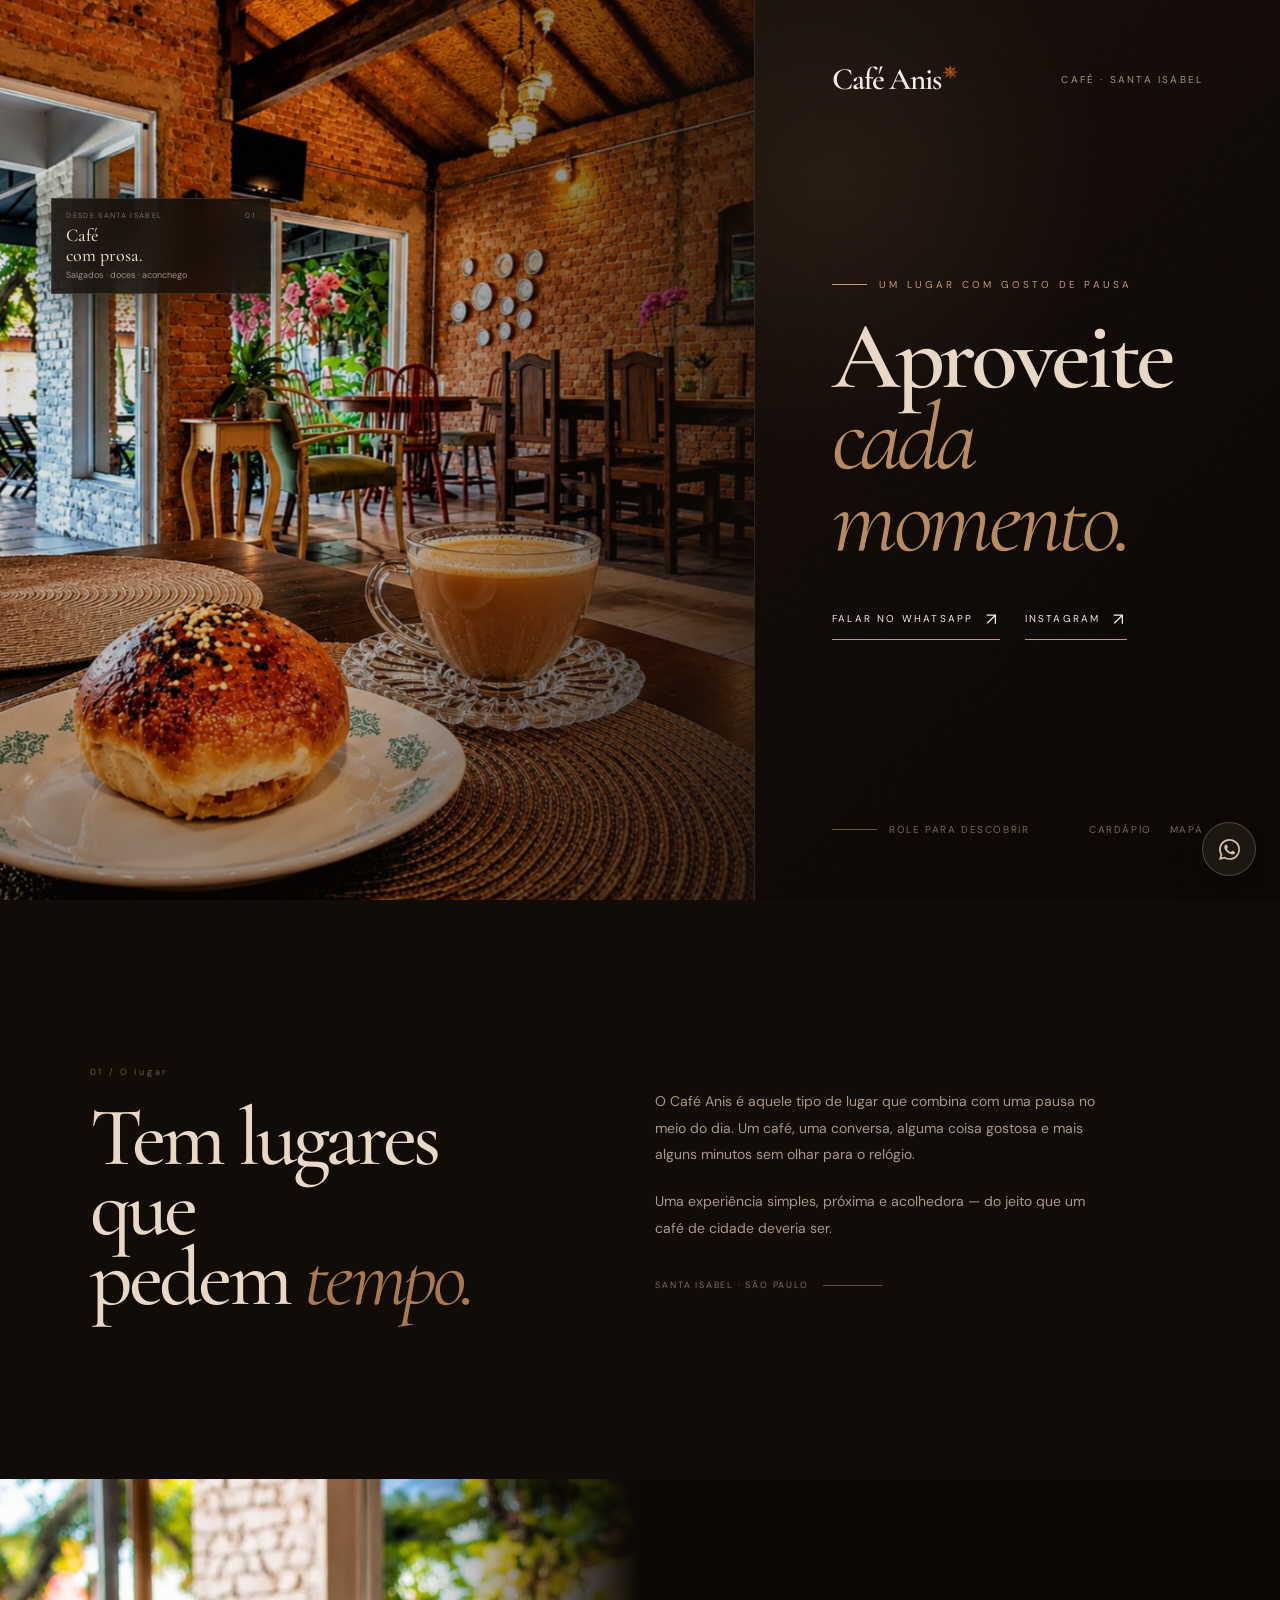
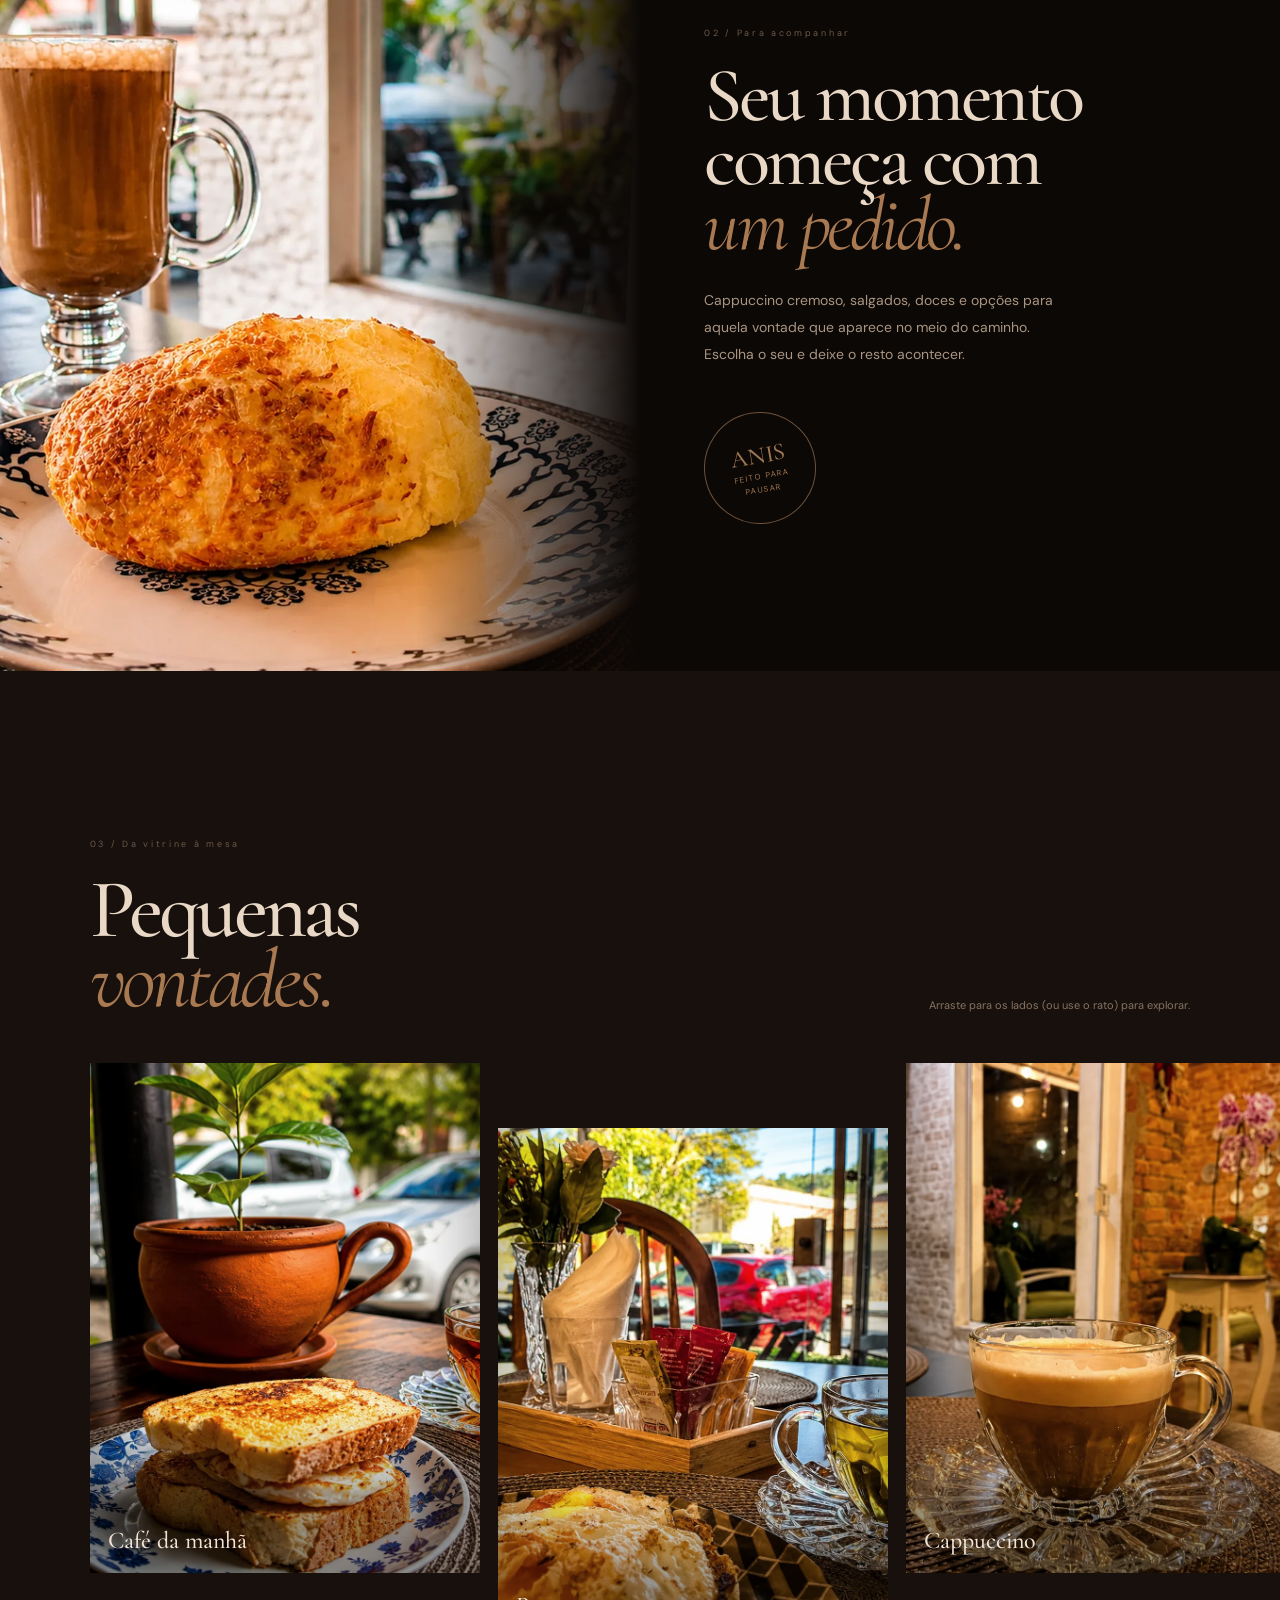
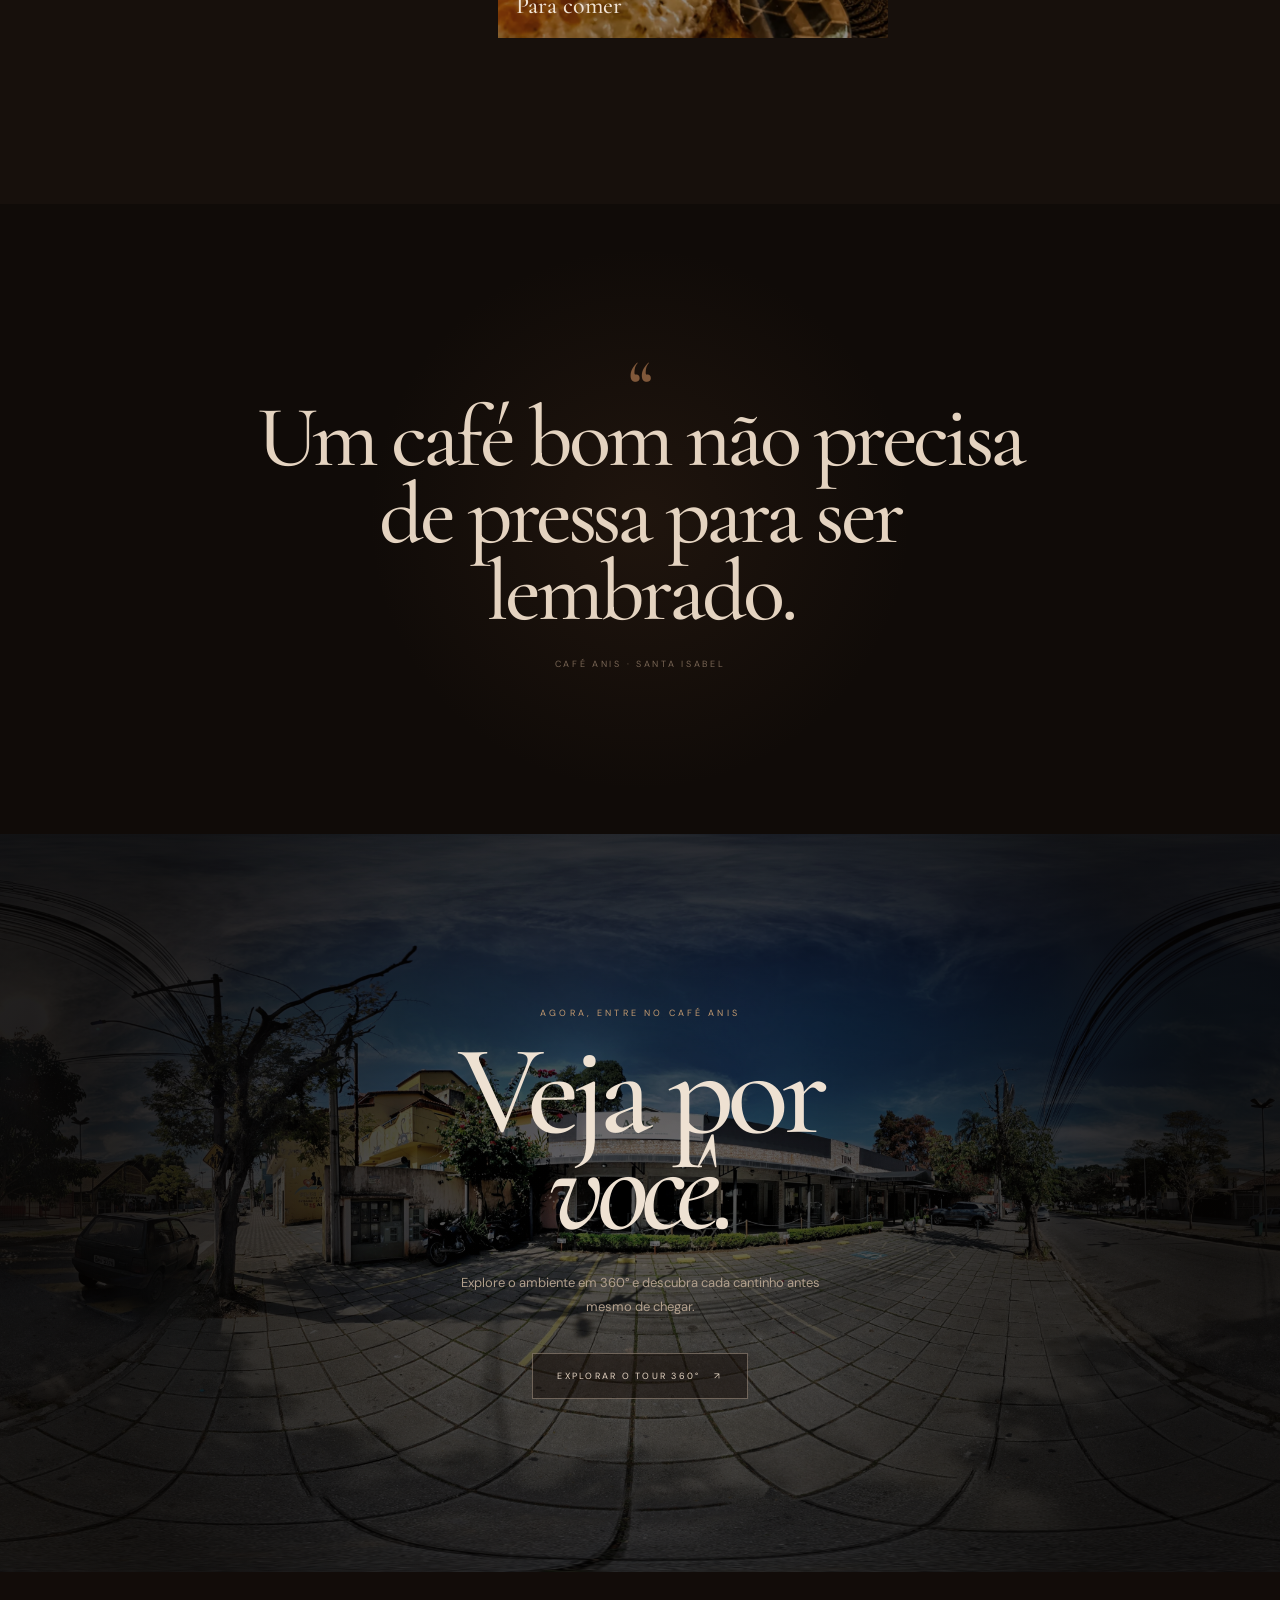
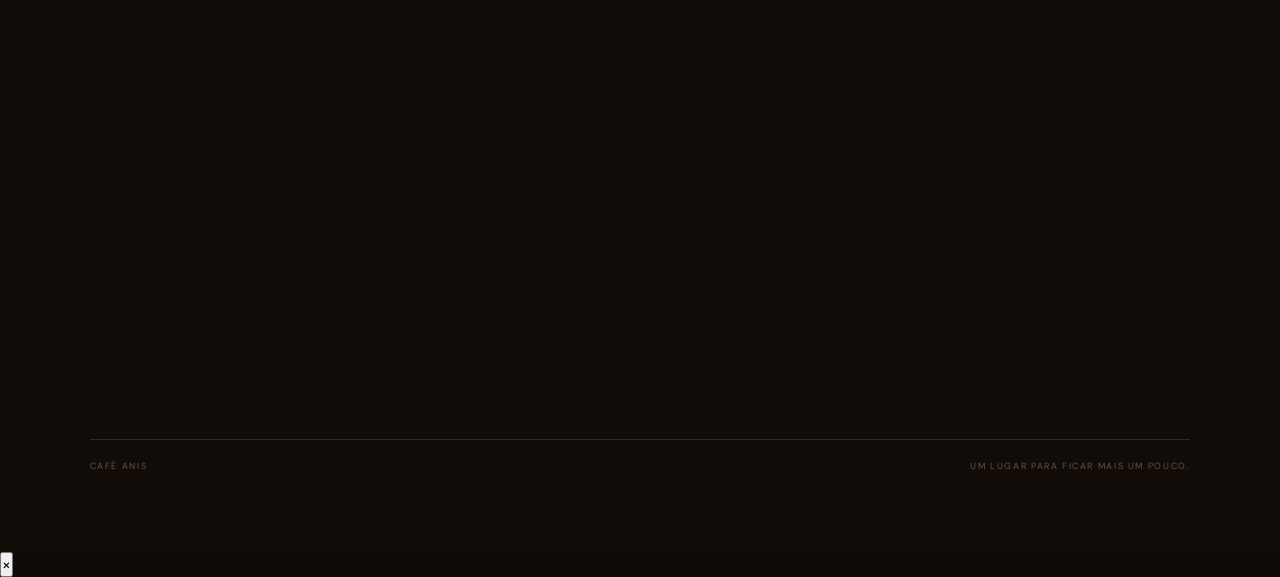
==== index.html @ e86079b1 "retomando o caminho do tour" ====
<!DOCTYPE html>
<html lang="pt-BR">
<head>
<meta charset="UTF-8">
<meta name="viewport" content="width=device-width, initial-scale=1.0, maximum-scale=1, user-scalable=no">
<meta name="theme-color" content="#100b08">
<meta name="description" content="Café Anis — café, salgados, doces e cappuccino em Santa Isabel.">
<meta property="og:title" content="Café Anis — Santa Isabel">
<meta property="og:description" content="Um lugar para chegar, escolher e ficar mais um pouco.">
<meta property="og:image" content="https://nexths.github.io/cafe-anis/assets/preview.JPG">
<title>Café Anis — Santa Isabel</title>
<link rel="preconnect" href="https://fonts.googleapis.com">
<link rel="preconnect" href="https://fonts.gstatic.com" crossorigin>
<link href="https://fonts.googleapis.com/css2?family=Cormorant+Garamond:wght@400;500;600;700&family=DM+Sans:wght@300;400;500;600&display=swap" rel="stylesheet">
<style>
:root{
  --bg:#100b08;
  --bg2:#17100c;
  --paper:#e8d8c5;
  --muted:#a99682;
  --coffee:#8b5e3c;
  --gold:#c59a6b;
  --line:rgba(232,216,197,.14);
  --white:#f5eee6;
}
*{box-sizing:border-box;margin:0;padding:0}
html{scroll-behavior:smooth;background:var(--bg)}
body{
  background:var(--bg);
  color:var(--white);
  font-family:"DM Sans",sans-serif;
  overflow-x:hidden;
}
body::before{
  content:"";position:fixed;inset:0;pointer-events:none;z-index:20;
  opacity:.015;
  background-image:url("data:image/svg+xml,%3Csvg viewBox='0 0 160 160' xmlns='http://www.w3.org/2000/svg'%3E%3Cfilter id='n'%3E%3CfeTurbulence type='fractalNoise' baseFrequency='.8' numOctaves='3' stitchTiles='stitch'/%3E%3C/filter%3E%3Crect width='100%25' height='100%25' filter='url(%23n)' opacity='.8'/%3E%3C/svg%3E");
}
a{color:inherit;text-decoration:none}
button{font:inherit}
::selection{background:var(--gold);color:#120c09}

#intro{
 position:fixed;inset:0;background:#0b0705;z-index:100;
 display:grid;place-items:center;pointer-events:none;
 animation:introOut 1s 2.15s cubic-bezier(.77,0,.18,1) forwards;
}
.intro-mark{overflow:visible;text-align:center}
.intro-kicker{font-size:10px;letter-spacing:.38em;text-transform:uppercase;color:#a98d73;opacity:0;animation:rise .7s .25s forwards}
.intro-title{
  font:600 clamp(3.5rem, 10vw, 8rem)/1.1 "Cormorant Garamond",serif;
  letter-spacing:-.03em;
  color:#eee1d2;
  opacity:0;
  animation:rise 1s .45s forwards;
  padding: 0 20px;
}
.intro-line{width:0;height:1px;background:#9e7651;margin:24px auto 0;animation:lineIn 1s .9s forwards}
@keyframes rise{from{opacity:0;transform:translateY(35px)}to{opacity:1;transform:none}}
@keyframes lineIn{to{width:90px}}
@keyframes introOut{to{opacity:0;visibility:hidden}}

.hero{
 min-height:100svh;position:relative;display:grid;grid-template-columns:minmax(0,1.18fr) minmax(360px,.82fr);
 overflow:hidden;
 background:var(--bg);
}
.hero-photo{
 position:relative;min-height:100svh;overflow:hidden;
 clip-path:inset(0 0 0 0);
}
.hero-photo::after{
 content:"";position:absolute;inset:0;
 background:linear-gradient(90deg,rgba(16,11,8,.02) 45%,rgba(16,11,8,.72) 100%),
            linear-gradient(0deg,rgba(16,11,8,.35),transparent 40%);
}
.hero-photo img{
 width:100%;height:100%;object-fit:cover;object-position:center;
 transform:scale(1.015);
 animation:heroReveal 2s .1s cubic-bezier(.2,.7,.1,1) both;
}
@keyframes heroReveal{from{transform:scale(1.08);filter:brightness(.55)}to{transform:scale(1.015);filter:brightness(.9)}}

.hero-panel{
 position:relative;z-index:3;margin-left:-1px;
 min-height:100svh;padding:clamp(30px,5vw,72px) clamp(28px,6vw,88px);
 display:flex;flex-direction:column;justify-content:space-between;
 background:
 radial-gradient(circle at 15% 20%,rgba(139,94,60,.16),transparent 32%),
 linear-gradient(135deg,#18100c,#0e0907 70%);
 border-left:1px solid var(--line);
}
.nav{display:flex;align-items:center;justify-content:space-between;gap:20px}

/* Logotipo limpo com espaço e proporção intacta */
.brand{
  font:600 31px/1 "Cormorant Garamond",serif;
  letter-spacing:-.03em;
  position:relative;
  display:inline-flex;
  align-items:center;
}
span.aniz-word-target {
  position: relative;
  display: inline-block;
  margin-left: 0.15em;
  padding-right: 0.55em;
}
span.aniz-word-target::after {
  content: "";
  position: absolute;
  background-image: url('assets/anis-pingo.png');
  background-size: contain;
  background-repeat: no-repeat;
  background-position: center;
  width: 0.95em;
  height: 0.95em;
  left: 95%;
  top: -0.2em;
  transform: translateX(-65%);
}

.nav-meta{font-size:10px;letter-spacing:.22em;text-transform:uppercase;color:var(--muted)}
.hero-copy{max-width:610px}
.eyebrow{
 display:flex;align-items:center;gap:12px;
 font-size:10px;letter-spacing:.32em;text-transform:uppercase;color:var(--gold);
 margin-bottom:25px;
}
.eyebrow::before{content:"";width:35px;height:1px;background:var(--gold)}
.hero h1{
 font:600 clamp(3.6rem,7.5vw,7.6rem)/.85 "Cormorant Garamond",serif;
 letter-spacing:-.045em;color:var(--paper);
}
.hero h1 em{font-weight:400;color:#b78c63}

.hero-actions{display:flex;align-items:center;gap:25px;margin-top:38px;flex-wrap:wrap}
.btn{
 display:inline-flex;align-items:center;gap:13px;padding:14px 0;
 font-size:10px;letter-spacing:.22em;text-transform:uppercase;border-bottom:1px solid var(--gold);
 transition:.35s ease;
}
.btn span{font-size:17px;line-height:0}
.btn:hover{color:var(--gold);gap:19px}
.hero-foot{display:flex;justify-content:space-between;align-items:end;gap:25px;color:#776657;font-size:10px;letter-spacing:.16em;text-transform:uppercase}
.scroll{display:flex;align-items:center;gap:12px}
.scroll i{width:45px;height:1px;background:#6b5543;display:block}
.social{display:flex;gap:18px}
.social a{transition:.25s}.social a:hover{color:var(--gold)}

/* CARD FLUTUANTE (PC) - Reduzido/encurtado lateralmente e mais compacto */
.floating{
 position:absolute;z-index:8;left:clamp(22px,4vw,62px);top:clamp(180px, 22vh, 260px);bottom:auto;
 width: min(220px, 20vw); padding:12px 14px;
 background:rgba(18,12,9,.85);backdrop-filter:blur(15px);
 border:1px solid rgba(232,216,197,.15);
 box-shadow:0 14px 40px rgba(0,0,0,.45);
 animation:floatIn 1s 1.35s both;
}
@keyframes floatIn{from{opacity:0;transform:translateY(15px)}to{opacity:1;transform:none}}
.floating-top{display:flex;justify-content:space-between;color:#806a57;font-size:7.5px;letter-spacing:.18em;text-transform:uppercase}
.floating strong{display:block;font:500 18px/1.1 "Cormorant Garamond",serif;color:#ead9c5;margin:6px 0 3px}
.floating p{font-size:9px;color:#a18c78}

.section{position:relative;padding:clamp(100px,13vw,180px) clamp(22px,7vw,110px)}
.intro-section{background:#120c09;display:grid;grid-template-columns:.9fr 1.1fr;gap:clamp(50px,10vw,160px);align-items:center}
.section-number{font-size:9px;letter-spacing:.3em;color:#6e5948;margin-bottom:25px}
.editorial-title{
 font:500 clamp(3.2rem,6.5vw,7rem)/.84 "Cormorant Garamond",serif;
 letter-spacing:-.045em;color:var(--paper);
}
.editorial-title em{color:#a97951;font-weight:400}
.intro-copy{max-width:460px;color:#aa9785;line-height:1.9;font-size:14px}
.intro-copy p+p{margin-top:20px}
.mini-rule{display:flex;align-items:center;gap:14px;margin-top:38px;font-size:9px;letter-spacing:.2em;text-transform:uppercase;color:#806b58}
.mini-rule::after{content:"";width:60px;height:1px;background:#614a38}

.feature{
 position:relative;min-height:88vh;padding:0;overflow:hidden;
 display:grid;grid-template-columns:1fr 1fr;
 background:#0c0806;
}
.feature-image{position:relative;min-height:700px;overflow:hidden}
.feature-image img{
 width:100%;height:100%;object-fit:cover;
 object-position:45% center;
 transition:transform 1.3s cubic-bezier(.2,.6,.1,1);
}
.feature:hover .feature-image img{transform:scale(1.045)}
.feature-image::after{content:"";position:absolute;inset:0;background:linear-gradient(90deg,transparent 65%,#0c0806)}
.feature-copy{display:flex;flex-direction:column;justify-content:center;padding:80px clamp(30px,8vw,120px) 80px 5vw}
.feature-copy .editorial-title{font-size:clamp(3.4rem,6vw,6.8rem)}
.feature-copy p{margin-top:30px;max-width:370px;color:#a99582;font-size:14px;line-height:1.9}
.stamp{
 margin-top:45px;width:112px;height:112px;border:1px solid #6d513a;border-radius:50%;
 display:grid;place-items:center;text-align:center;color:#9e7651;font-size:8px;line-height:1.6;letter-spacing:.15em;text-transform:uppercase;
 transform:rotate(-10deg);
}
.stamp b{font:500 24px "Cormorant Garamond",serif;letter-spacing:0}

.gallery-section{background:#17100c;overflow:hidden;padding-left:0;padding-right:0;}
.gallery-inner-container{
 max-width:1440px;
 margin:0 auto;
 padding:0 clamp(22px,7vw,110px);
}
.gallery-head{display:flex;justify-content:space-between;align-items:end;gap:30px;margin-bottom:48px}
.gallery-head p{max-width:300px;color:#887363;font-size:11px;line-height:1.7}

.gallery-track-wrapper{
 width:100%;
 overflow-x:auto;
 -webkit-overflow-scrolling:touch;
 cursor: grab;
 user-select: none;
 scrollbar-width: none;
}
.gallery-track-wrapper:active { cursor: grabbing; }
.gallery-track-wrapper::-webkit-scrollbar{display:none}

.gallery-track{
 display:flex;gap:18px;width:max-content;
 padding-left: clamp(22px, 7vw, 110px);
 padding-right: clamp(22px, 7vw, 110px);
}
.g-card{width:min(33vw,390px);height:min(52vw,510px);min-width:250px;position:relative;overflow:hidden;flex-shrink:0}
.g-card:nth-child(even){margin-top:65px}
.g-card img{width:100%;height:100%;object-fit:cover;filter:saturate(.9);transition:transform .8s;pointer-events:none;}
.g-card:nth-child(3) img { object-position: 65% center; }
.g-card:last-child img { object-position: 35% center; }
.g-card:hover img{transform:scale(1.05)}
.g-card::after{content:"";position:absolute;inset:0;box-shadow:inset 0 -100px 80px rgba(0,0,0,.45);pointer-events:none;}
.g-label{position:absolute;z-index:2;left:18px;bottom:18px;font:500 24px "Cormorant Garamond",serif;color:#f1e4d5}

.quote{
 min-height:70vh;display:grid;place-items:center;text-align:center;
 background:
 radial-gradient(circle at center,rgba(112,72,43,.16),transparent 38%),
 #100b08;
}
.quote-inner{max-width:900px;padding:40px}
.quote-mark{font:700 65px "Cormorant Garamond",serif;color:#80583a;line-height:.5}
.quote h2{font:500 clamp(3.1rem,6.8vw,7rem)/.88 "Cormorant Garamond",serif;color:#e4d3c0;letter-spacing:-.045em}
.quote p{margin-top:28px;color:#796655;font-size:9px;letter-spacing:.3em;text-transform:uppercase}

.tour-portal{
 min-height:82vh;position:relative;overflow:hidden;
 display:grid;place-items:center;background:#0b0705;
}
.tour-bg{
 position:absolute;inset:0;
 background:url("tour-cafe-anis/assets/pano1.webp") center/cover no-repeat;
 filter:brightness(.43) saturate(.72);
 transform:scale(1.03);
}
.tour-portal::after{content:"";position:absolute;inset:0;background:radial-gradient(circle,transparent 10%,rgba(5,3,2,.72) 78%)}
.tour-content{position:relative;z-index:2;text-align:center;padding:30px}
.tour-kicker{font-size:9px;letter-spacing:.35em;color:#c39a70;text-transform:uppercase}
.tour-content h2{font:500 clamp(4rem,10vw,10rem)/.75 "Cormorant Garamond",serif;color:#eee1d2;letter-spacing:-.055em;margin:25px 0 35px}
.tour-content p{max-width:390px;margin:auto;color:#b2a08d;font-size:13px;line-height:1.8}
.tour-btn{
 margin-top:35px;display:inline-flex;align-items:center;gap:14px;
 padding:16px 24px;border:1px solid rgba(226,205,183,.38);background:rgba(20,12,8,.5);
 color:#e7d6c4;font-size:9px;letter-spacing:.25em;text-transform:uppercase;
 transition:.35s;
}
.tour-btn:hover{background:#e7d6c4;color:#160e09;border-color:#e7d6c4}

.contact{padding-top:120px;padding-bottom:80px;background:#120c09}
.contact-grid{display:grid;grid-template-columns:1fr 1fr;gap:60px;align-items:end}
.contact h2{font:500 clamp(3.4rem,7vw,7rem)/.82 "Cormorant Garamond",serif;color:#e7d8c8;letter-spacing:-.05em}
.contact-right{justify-self:end;text-align:right;color:#9e8a77;font-size:12px;line-height:2}
.contact-right a{color:#dbc5ad;border-bottom:1px solid #634b39}
.footer{margin-top:90px;padding-top:20px;border-top:1px solid var(--line);display:flex;justify-content:space-between;color:#655346;font-size:9px;letter-spacing:.18em;text-transform:uppercase}

.whatsapp{
 position:fixed;z-index:30;right:24px;bottom:24px;width:54px;height:54px;border-radius:50%;
 display:grid;place-items:center;background:#1d1712;border:1px solid rgba(229,211,191,.25);
 box-shadow:0 12px 35px rgba(0,0,0,.4);transition:.3s;
}
.whatsapp:hover{transform:translateY(-4px);border-color:#c59a6b}
.whatsapp svg{width:21px;fill:#d8c1a7}

.reveal{opacity:0;transform:translateY(35px);transition:opacity .9s ease,transform .9s cubic-bezier(.2,.7,.1,1)}
.reveal.visible{opacity:1;transform:none}

@media(max-width:850px){
 .hero{display:block;min-height:100svh}
 .hero-photo{height:60svh;min-height:0}
 .hero-photo::after{background:linear-gradient(0deg,#100b08 0%,transparent 50%)}
 .hero-panel{min-height:40svh;margin-top:-1px;padding:25px 24px 35px;border:0}
 .nav-meta{display:none}
 .hero-copy{margin-top:20px}
 /* Título "Aproveite cada momento." redimensionado suavemente no mobile */
 .hero h1{font-size:clamp(2.4rem, 10vw, 3.6rem); line-height:1.05; letter-spacing:-.03em;}
 .hero-actions{margin-top:28px}
 .hero-foot{margin-top:25px}
 /* REMOVE TOTALMENTE O CARD NO MOBILE */
 .floating{
   display: none !important;
 }

 .intro-section,.feature,.contact-grid{grid-template-columns:1fr}
 .intro-section{gap:50px}
 .feature-image{min-height:62vh}
 .feature-image img{object-position:35% center}
 .feature-image::after{background:linear-gradient(0deg,#0c0806,transparent 45%)}
 .feature-copy{padding:70px 25px 100px}
 .gallery-head{display:block}
 .gallery-head p{margin-top:20px}
 .gallery-track{padding-left:20px;padding-right:20px;}
 .g-card{width:70vw;height:105vw}
 .quote{min-height:60vh}
 .tour-portal{min-height:70vh}
 .contact-right{justify-self:start;text-align:left;margin-top:30px}
 .footer{gap:20px;flex-direction:column}
}
@media(prefers-reduced-motion:reduce){
 *,*::before,*::after{animation-duration:.01ms!important;animation-iteration-count:1!important;scroll-behavior:auto!important;transition:none!important}
}
</style>
</head>
<body>

<div id="intro">
  <div class="intro-mark">
    <div class="intro-kicker">Santa Isabel · SP</div>
    <div class="intro-title">Café Anis</div>
    <div class="intro-line"></div>
  </div>
</div>

<header class="hero">
  <div class="hero-photo" id="heroPhoto">
    <img src="assets/cafeanis2.webp" alt="Café Anis">
    <div class="floating">
      <div class="floating-top"><span>desde Santa Isabel</span><span>01</span></div>
      <strong>Café <br>com prosa.</strong>
      <p>Salgados · doces · aconchego</p>
    </div>
  </div>

  <div class="hero-panel">
    <nav class="nav">
      <div class="brand">Café <span class="aniz-word-target">Anis</span></div>
      <div class="nav-meta">Café · Santa Isabel</div>
    </nav>

    <div class="hero-copy">
      <div class="eyebrow">Um lugar com gosto de pausa</div>
      <h1>Aproveite<br><em>cada momento.</em></h1>
      <div class="hero-actions">
        <a class="btn" href="https://wa.me/5511998499922" target="_blank">Falar no WhatsApp <span>↗</span></a>
        <a class="btn" href="https://www.instagram.com/cafeaniss_/" target="_blank">Instagram <span>↗</span></a>
      </div>
    </div>

    <div class="hero-foot">
      <div class="scroll"><i></i> role para descobrir</div>
      <div class="social"><a href="cardapio.pdf" target="_blank">Cardápio</a><a href="https://maps.app.goo.gl/uoETFiui7nu99PqA6" target="_blank">Mapa</a></div>
    </div>
  </div>
</header>

<section class="section intro-section">
  <div class="reveal">
    <div class="section-number">01 / O lugar</div>
    <h2 class="editorial-title">Tem lugares que<br>pedem <em>tempo.</em></h2>
  </div>
  <div class="reveal">
    <div class="intro-copy">
      <p>O Café Anis é aquele tipo de lugar que combina com uma pausa no meio do dia. Um café, uma conversa, alguma coisa gostosa e mais alguns minutos sem olhar para o relógio.</p>
      <p>Uma experiência simples, próxima e acolhedora — do jeito que um café de cidade deveria ser.</p>
    </div>
    <div class="mini-rule">Santa Isabel · São Paulo</div>
  </div>
</section>

<section class="feature">
  <div class="feature-image">
    <img src="assets/capuccino.webp" alt="Cappuccino do Café Anis" loading="lazy">
  </div>
  <div class="feature-copy reveal">
    <div class="section-number">02 / Para acompanhar</div>
    <h2 class="editorial-title">Seu momento<br>começa com<br><em>um pedido.</em></h2>
    <p>Cappuccino cremoso, salgados, doces e opções para aquela vontade que aparece no meio do caminho. Escolha o seu e deixe o resto acontecer.</p>
    <div class="stamp"><div><b>ANIS</b><br>feito para<br>pausar</div></div>
  </div>
</section>

<section class="section gallery-section">
  <div class="gallery-inner-container">
    <div class="gallery-head reveal">
      <div>
        <div class="section-number">03 / Da vitrine à mesa</div>
        <h2 class="editorial-title">Pequenas<br><em>vontades.</em></h2>
      </div>
      <p>Arraste para os lados (ou use o rato) para explorar.</p>
    </div>
  </div>

  <div class="gallery-track-wrapper" id="galleryDrag">
    <div class="gallery-track" aria-label="Galeria do Café Anis">
      <div class="g-card"><img src="assets/cafedamanha.webp" alt="Café da manhã" loading="lazy"><div class="g-label">Café da manhã</div></div>
      <div class="g-card"><img src="assets/ovo.webp" alt="Prato do Café Anis" loading="lazy"><div class="g-label">Para comer</div></div>
      <div class="g-card"><img src="assets/capuccino1.webp" alt="Cappuccino" loading="lazy"><div class="g-label">Cappuccino</div></div>
      <div class="g-card"><img src="assets/paocomovo.webp" alt="Pão com ovo" loading="lazy"><div class="g-label">Clássicos</div></div>
      <div class="g-card"><img src="assets/cafeanis2.webp" alt="Café Anis" loading="lazy"><div class="g-label">Café Anis</div></div>
      <div class="g-card"><img src="assets/capuccino.webp" alt="Cappuccino do Café Anis" loading="lazy"><div class="g-label">Uma pausa</div></div>
    </div>
  </div>
</section>

<section class="quote">
  <div class="quote-inner reveal">
    <div class="quote-mark">“</div>
    <h2>Um café bom não precisa<br>de pressa para ser lembrado.</h2>
    <p>Café Anis · Santa Isabel</p>
  </div>
</section>

<section class="tour-portal">
  <div class="tour-bg"></div>
  <div class="tour-content reveal">
    <div class="tour-kicker">Agora, entre no Café Anis</div>
    <h2>Veja por<br><em>você.</em></h2>
    <p>Explore o ambiente em 360° e descubra cada cantinho antes mesmo de chegar.</p>
    <a href="tour-cafe-anis/index.html" class="tour-btn" id="openTourBtn">Explorar o tour 360° <span>↗</span></a>
  </div>
</section>

<section class="section contact">
  <div class="contact-grid reveal">
    <div>
      <div class="section-number">04 / Venha</div>
      <h2>Quando bater<br>a vontade,<br><em>apareça.</em></h2>
    </div>
    <div class="contact-right">
      <p>Santa Isabel · São Paulo</p>
      <p><a href="https://maps.app.goo.gl/uoETFiui7nu99PqA6" target="_blank">Abrir localização no Google Maps ↗</a></p>
      <p><a href="https://wa.me/5511998499922" target="_blank">Chamar no WhatsApp ↗</a></p>
      <p><a href="https://www.instagram.com/cafeaniss_/" target="_blank">@cafeaniss_ ↗</a></p>
    </div>
  </div>
  <footer class="footer">
    <span>Café Anis</span><span>Um lugar para ficar mais um pouco.</span>
  </footer>
</section>

<a class="whatsapp" href="https://wa.me/5511998499922" target="_blank" aria-label="WhatsApp">
<svg viewBox="0 0 24 24"><path d="M20.5 3.5A11.9 11.9 0 0 0 12.04 0C5.46 0 .1 5.36.1 11.95c0 2.1.55 4.15 1.6 5.96L0 24l6.23-1.63a11.96 11.96 0 0 0 5.8 1.48h.01c6.58 0 11.95-5.36 11.95-11.95 0-3.19-1.24-6.19-3.49-8.4ZM12.04 21.9h-.01a9.93 9.93 0 0 1-5.06-1.39l-.36-.21-3.7.97.99-3.6-.23-.37a9.93 9.93 0 0 1-1.52-5.35c0-5.5 4.48-9.98 9.99-9.98 2.66 0 5.16 1.04 7.04 2.92a9.91 9.91 0 0 1 2.93 7.06c0 5.5-4.48 9.95-9.97 9.95Zm5.47-7.46c-.3-.15-1.77-.87-2.04-.97-.27-.1-.47-.15-.67.15-.2.3-.77.97-.95 1.17-.17.2-.35.22-.65.07-.3-.15-1.25-.46-2.38-1.46-.88-.78-1.47-1.74-1.64-2.04-.17-.3-.02-.46.13-.61.13-.13.3-.35.45-.52.15-.17.2-.3.3-.5.1-.2.05-.37-.02-.52-.07-.15-.67-1.62-.92-2.22-.24-.58-.49-.5-.67-.51h-.57c-.2 0-.52.07-.79.37-.27.3-1.04 1.02-1.04 2.49s1.07 2.89 1.22 3.09c.15.2 2.1 3.2 5.08 4.49.71.31 1.27.49 1.7.63.72.23 1.38.2 1.9.12.58-.09 1.77-.72 2.02-1.42.25-.7.25-1.3.17-1.42-.07-.12-.27-.2-.57-.35Z"/></svg>
</a>

<div id="tour-fullscreen-wrapper" aria-hidden="true">
  <button id="closeTourBtn" type="button">×</button>
  <div id="panorama-container">
    <div id="planet-view"></div>
    <div id="panorama"></div>
  </div>
</div>

<script>
(() => {
  const els = document.querySelectorAll('.reveal');
  const io = new IntersectionObserver(entries => {
    entries.forEach(e => {
      if(e.isIntersecting){ e.target.classList.add('visible'); io.unobserve(e.target); }
    });
  }, {threshold:.14});
  els.forEach(el => io.observe(el));

  const photo = document.getElementById('heroPhoto');
  const img = photo?.querySelector('img');
  if (photo && img && matchMedia('(pointer:fine)').matches) {
    photo.addEventListener('pointermove', e => {
      const r = photo.getBoundingClientRect();
      const x = (e.clientX-r.left)/r.width-.5;
      const y = (e.clientY-r.top)/r.height-.5;
      img.style.transform = `scale(1.015) translate(${x*7}px,${y*5}px)`;
    });
    photo.addEventListener('pointerleave', () => img.style.transform='scale(1.015)');
  }

  const slider = document.getElementById('galleryDrag');
  if (slider) {
    let isDown = false;
    let startX;
    let scrollLeft;

    slider.addEventListener('mousedown', (e) => {
      isDown = true;
      slider.classList.add('active');
      startX = e.pageX - slider.offsetLeft;
      scrollLeft = slider.scrollLeft;
    });
    slider.addEventListener('mouseleave', () => {
      isDown = false;
      slider.classList.remove('active');
    });
    slider.addEventListener('mouseup', () => {
      isDown = false;
      slider.classList.remove('active');
    });
    slider.addEventListener('mousemove', (e) => {
      if(!isDown) return;
      e.preventDefault();
      const x = e.pageX - slider.offsetLeft;
      const walk = (x - startX) * 1.5;
      slider.scrollLeft = scrollLeft - walk;
    });
  }
})();
</script>
</body>
</html>
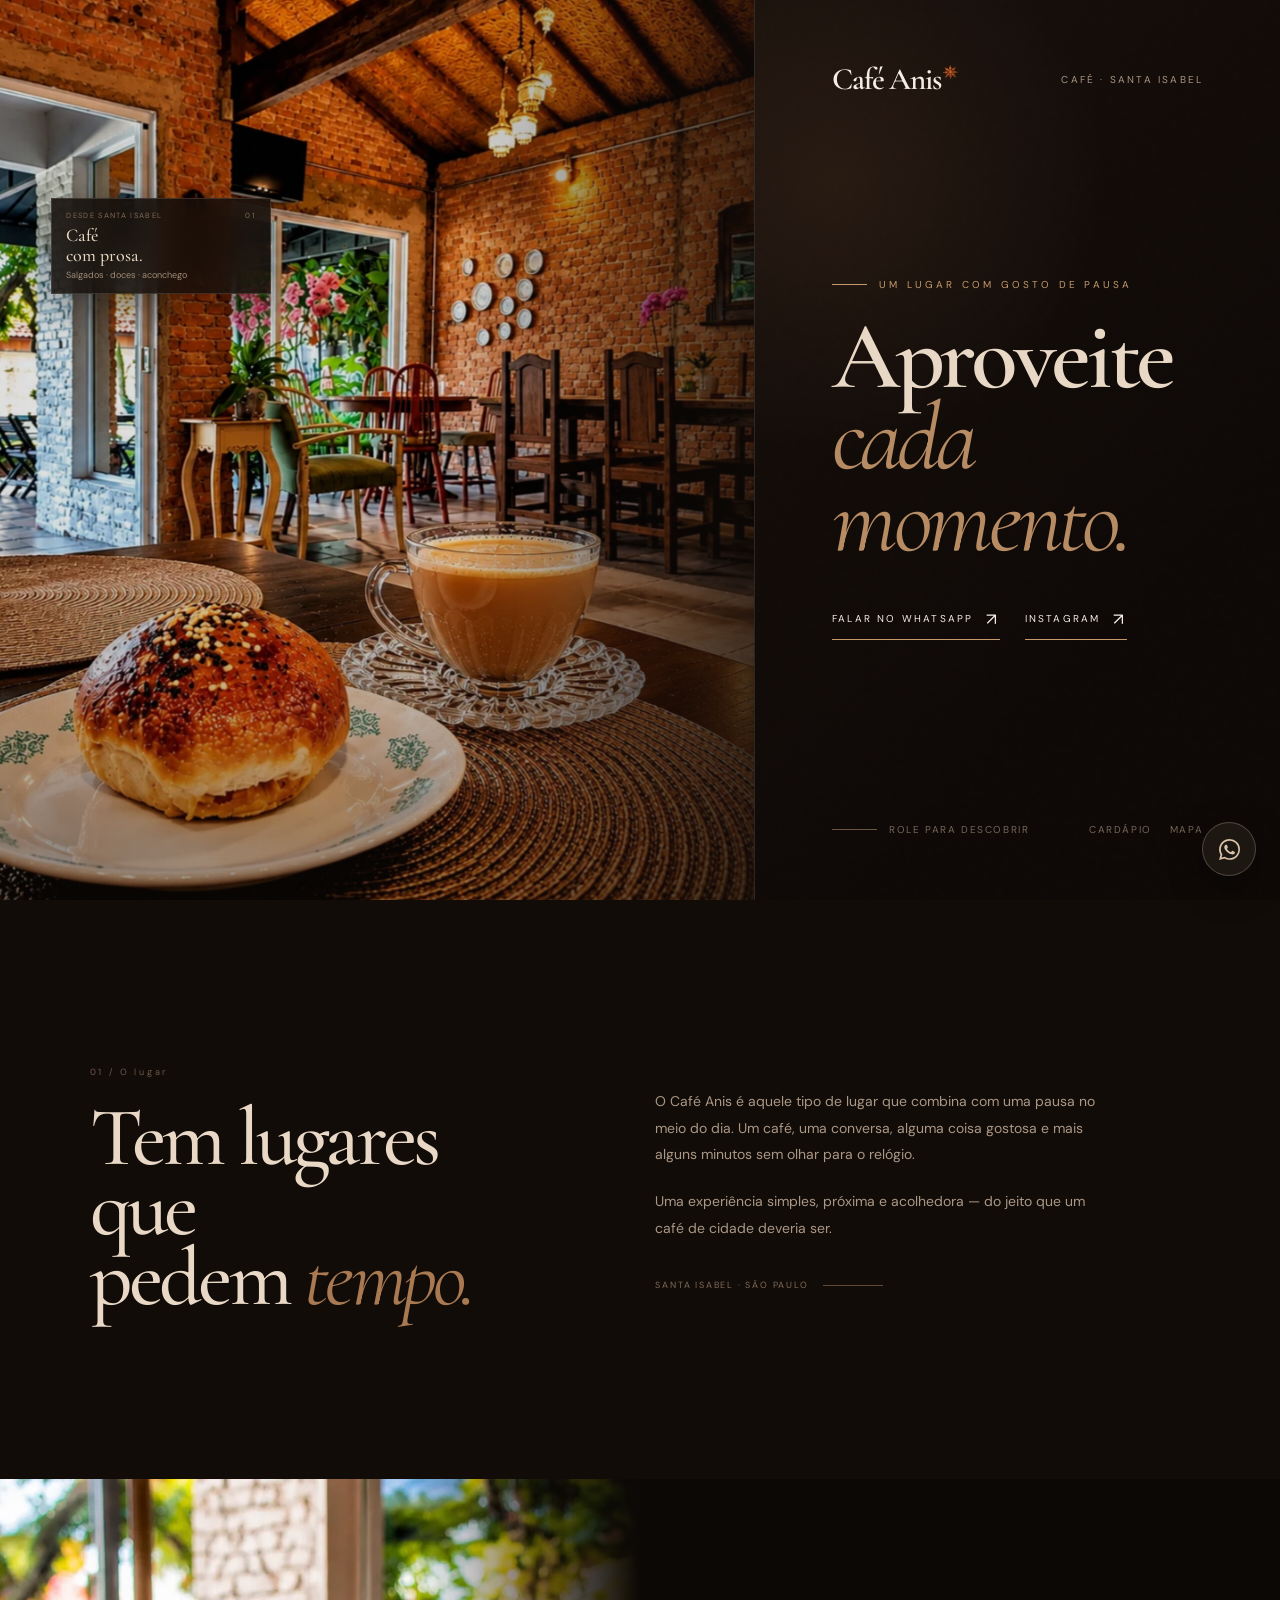
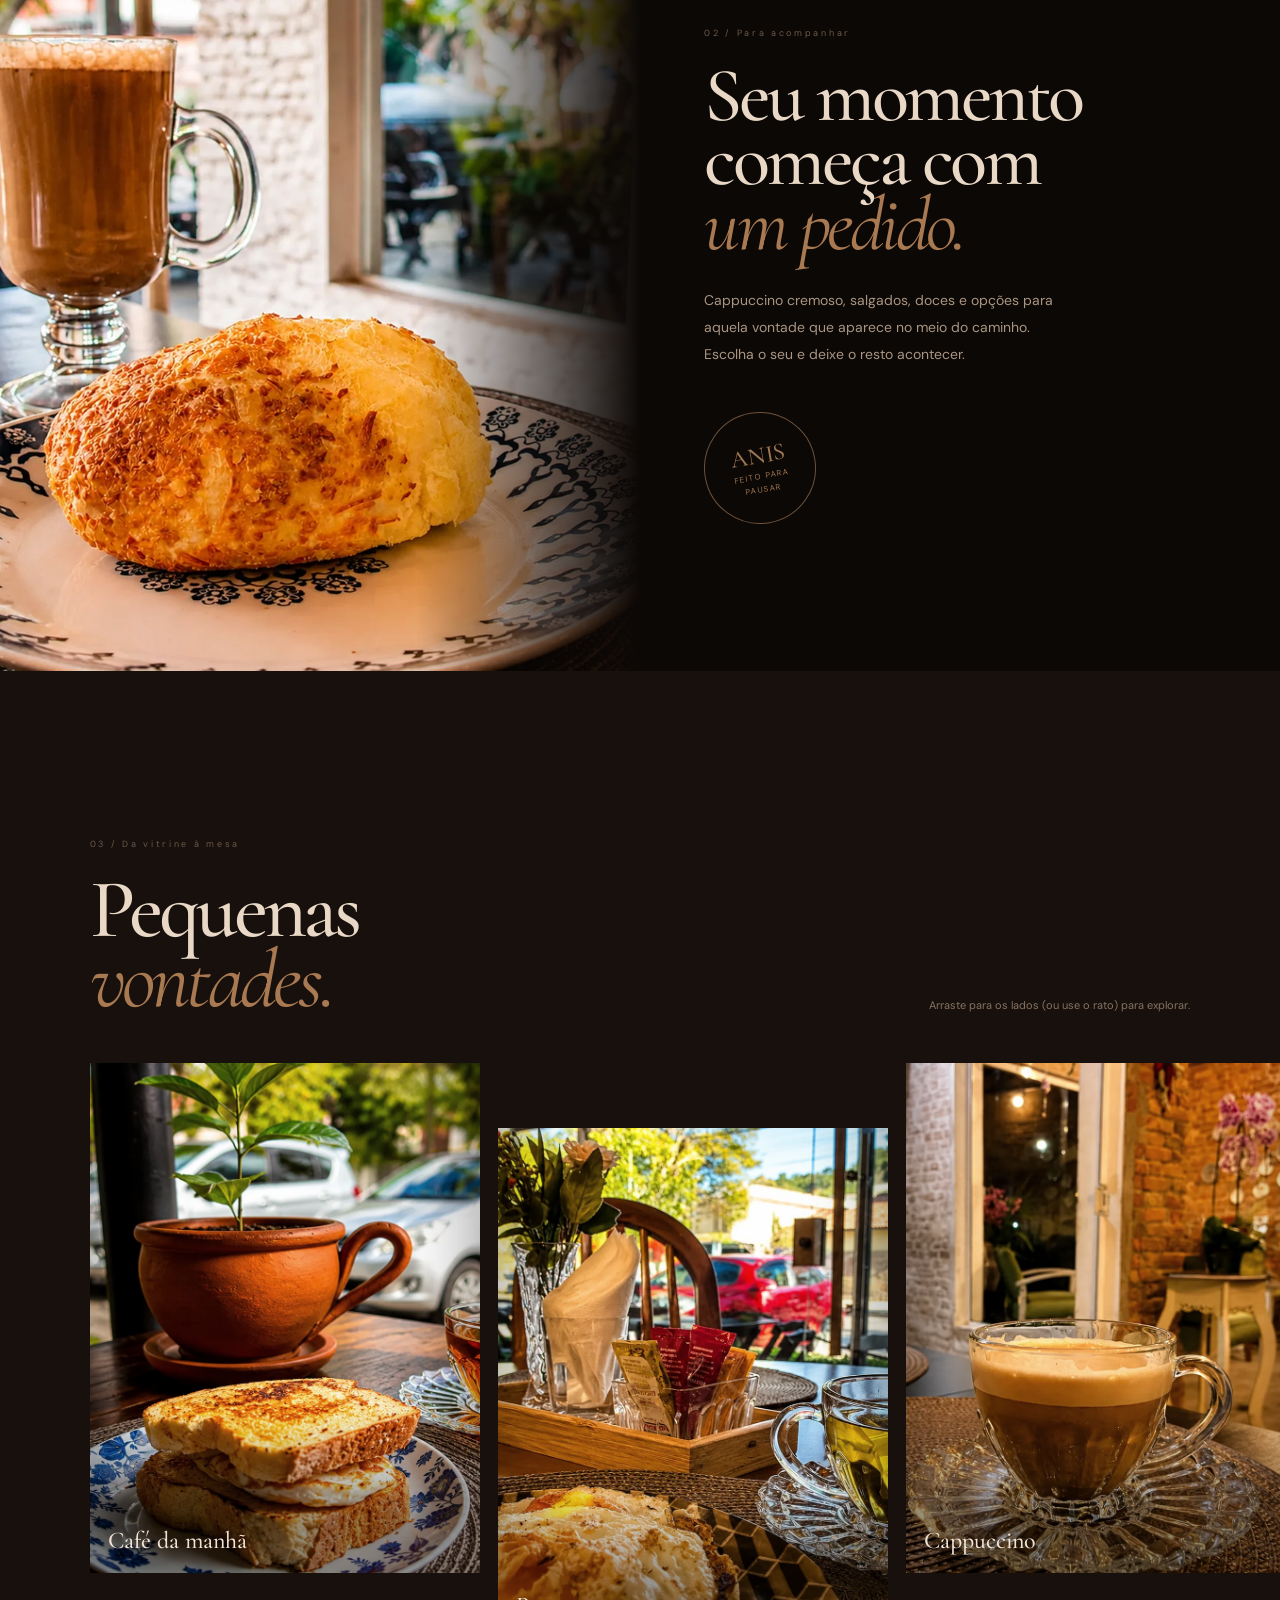
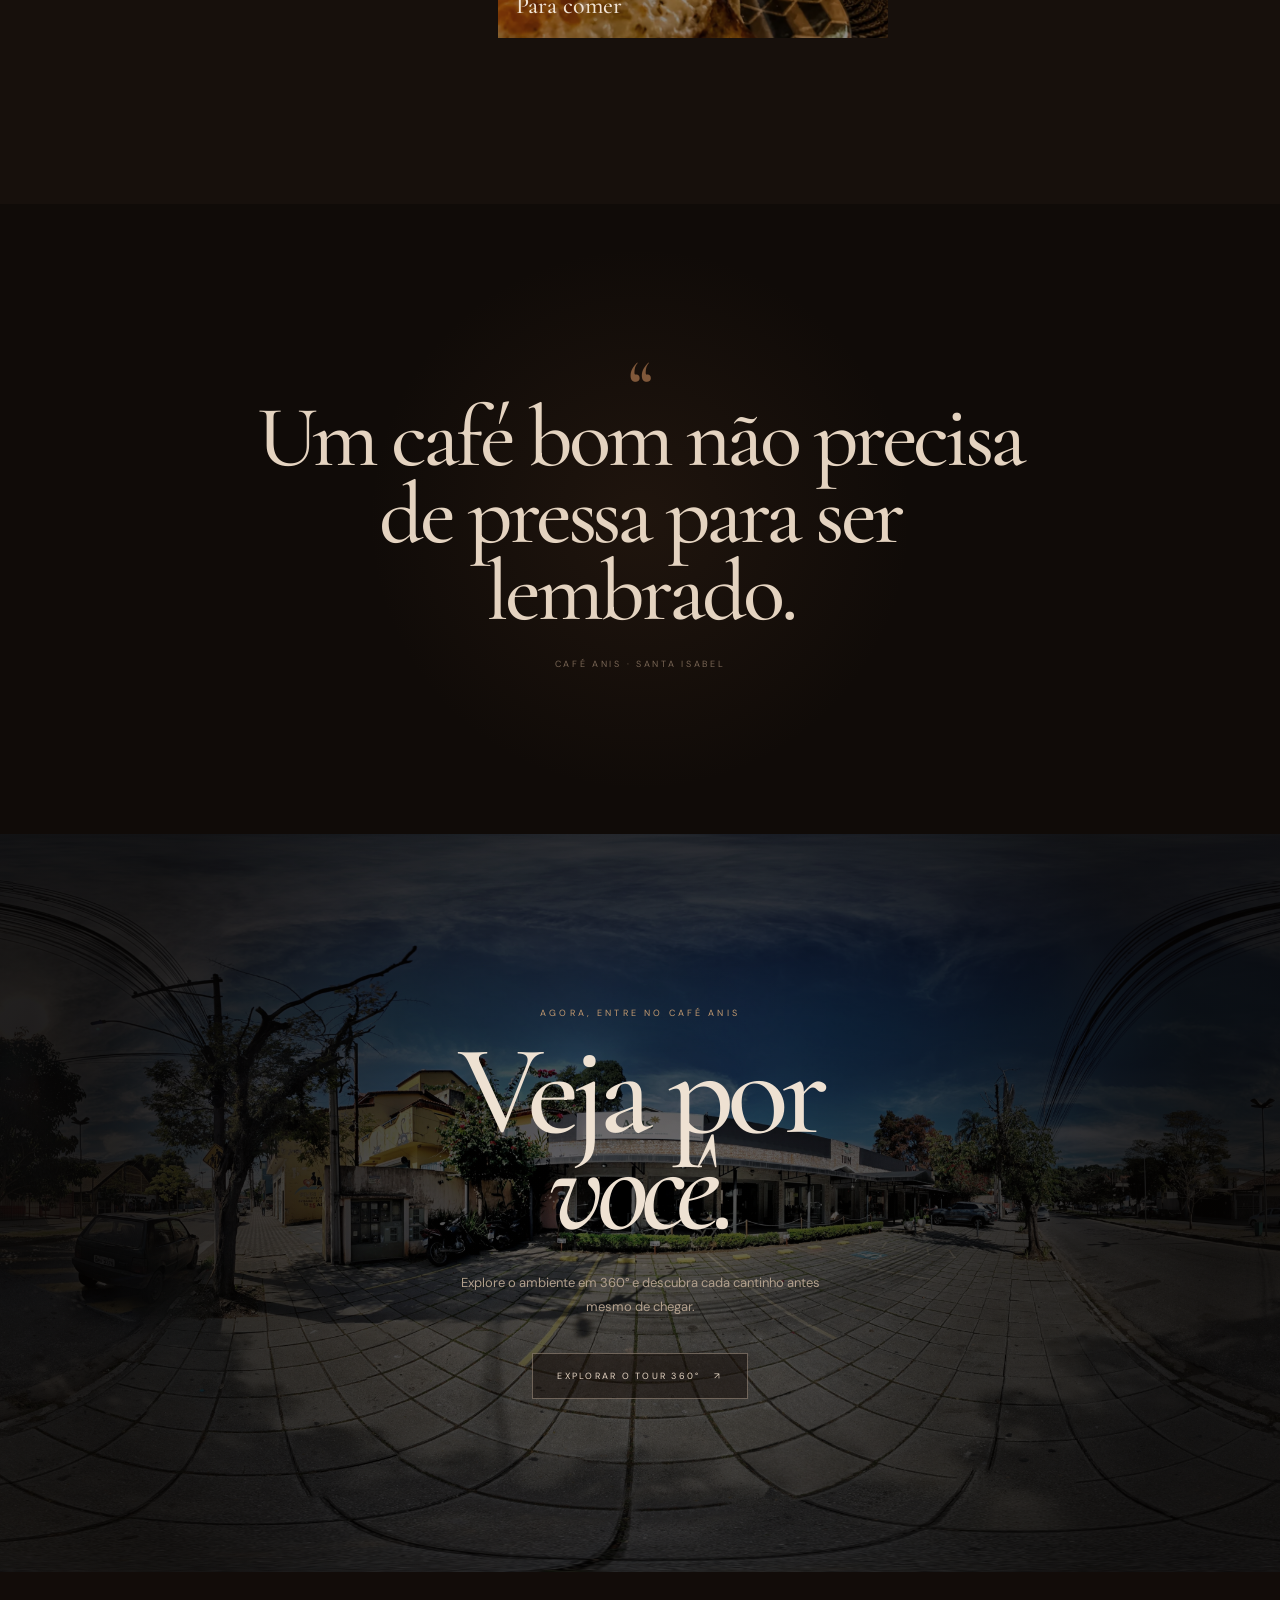
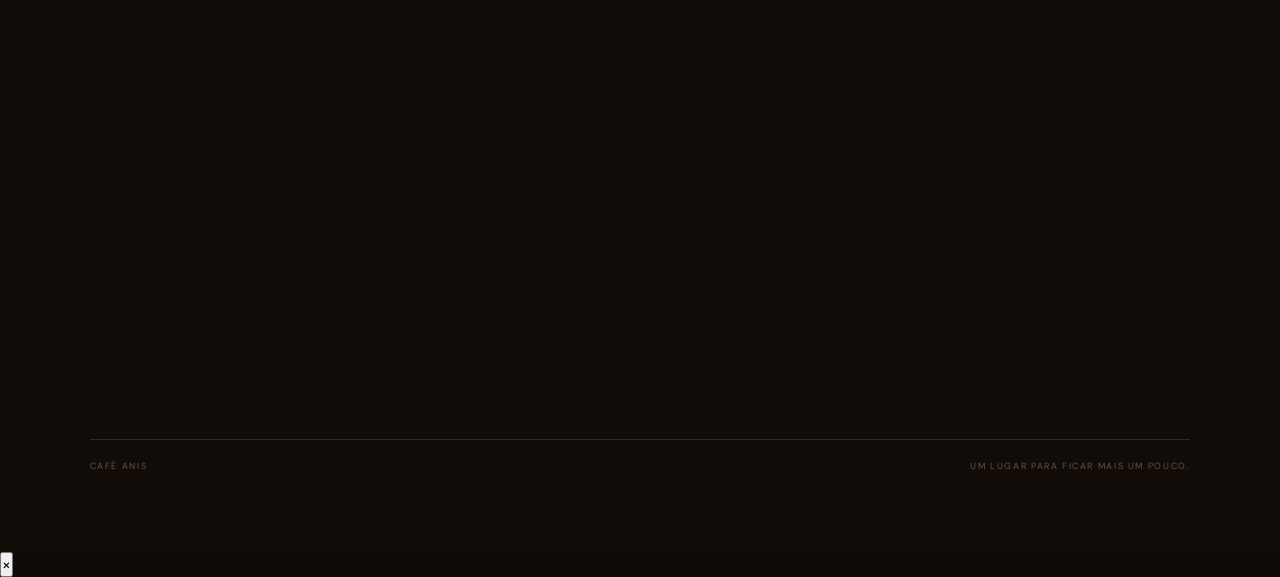
==== commit e82ad878: "Editanto blur da hero" ====
--- a/index.html
+++ b/index.html
@@ -71,8 +71,8 @@
 }
 .hero-photo::after{
  content:"";position:absolute;inset:0;
- background:linear-gradient(90deg,rgba(16,11,8,.02) 45%,rgba(16,11,8,.72) 100%),
-            linear-gradient(0deg,rgba(16,11,8,.35),transparent 40%);
+ background:linear-gradient(90deg,rgba(16,11,8,.02) 60%,rgba(16,11,8,.72) 100%),
+            linear-gradient(0deg,rgba(22,14,8,.35),transparent 40%);
 }
 .hero-photo img{
  width:100%;height:100%;object-fit:cover;object-position:center;
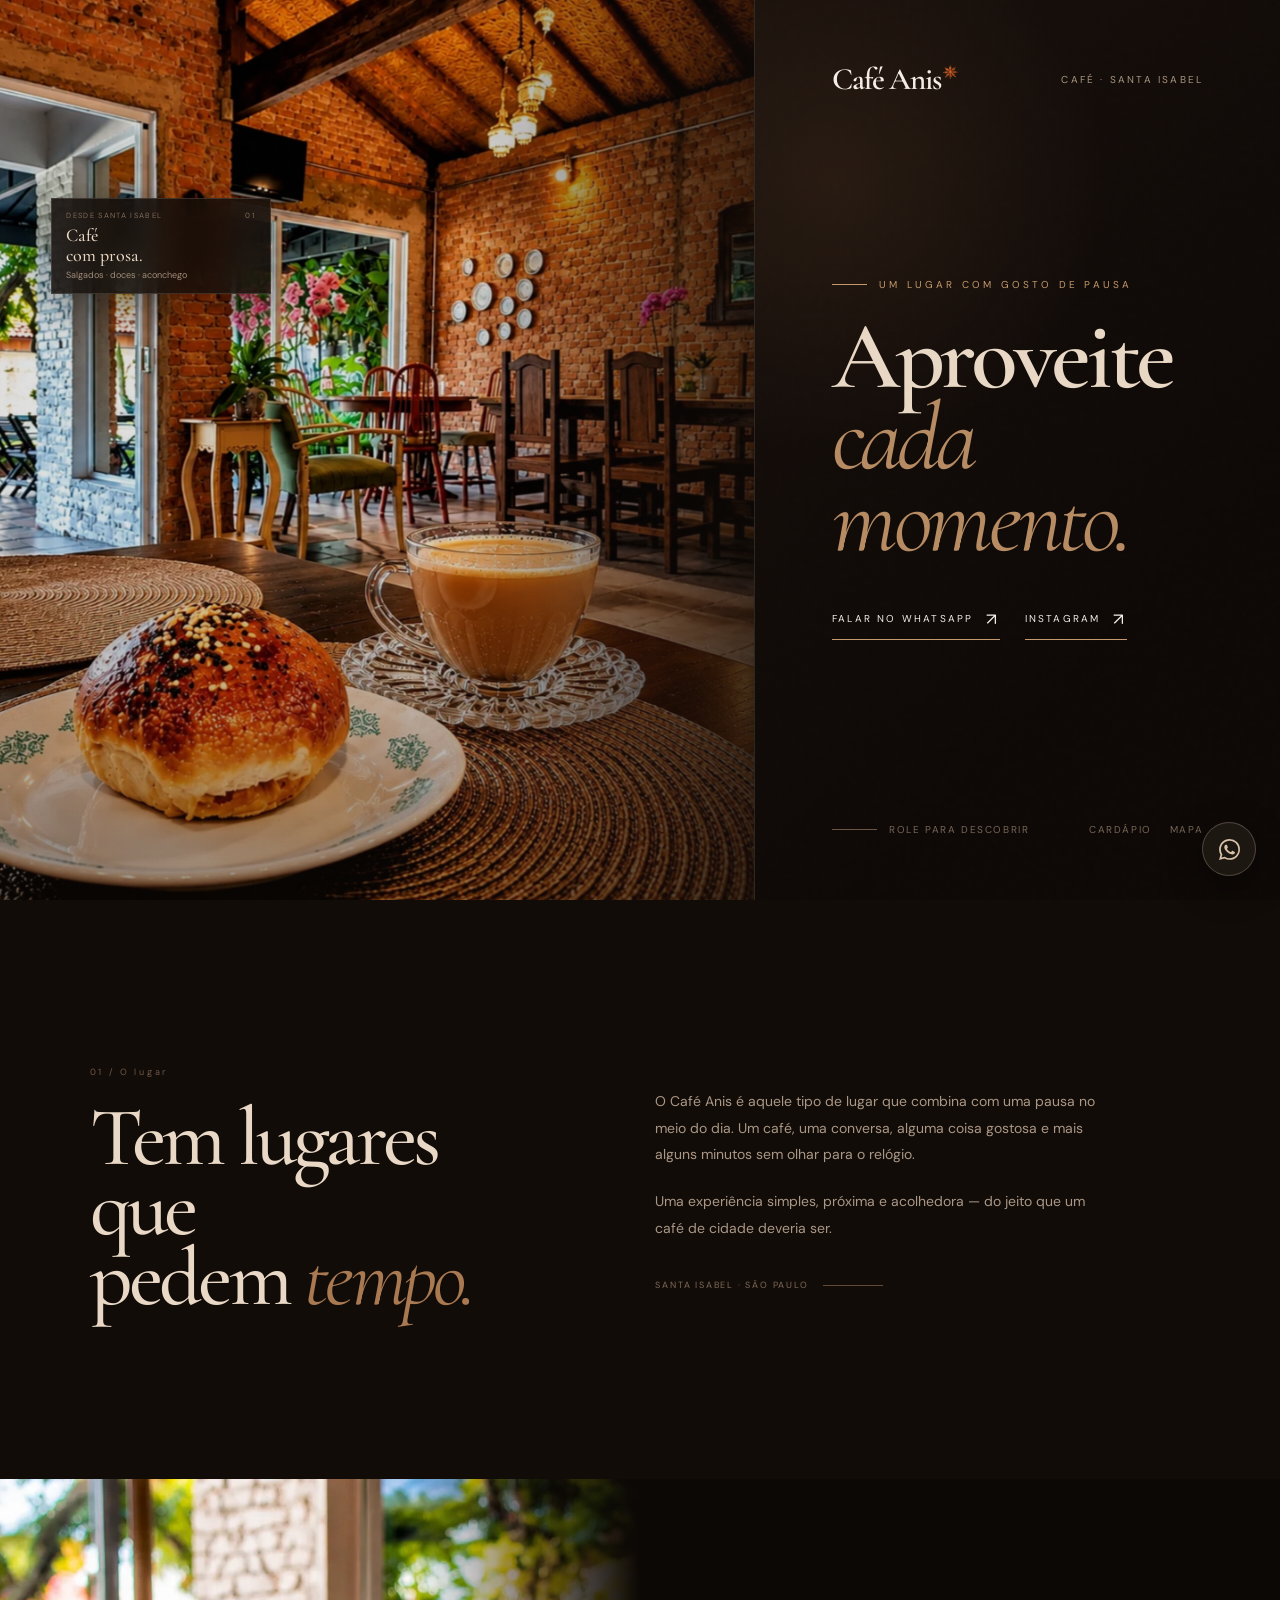
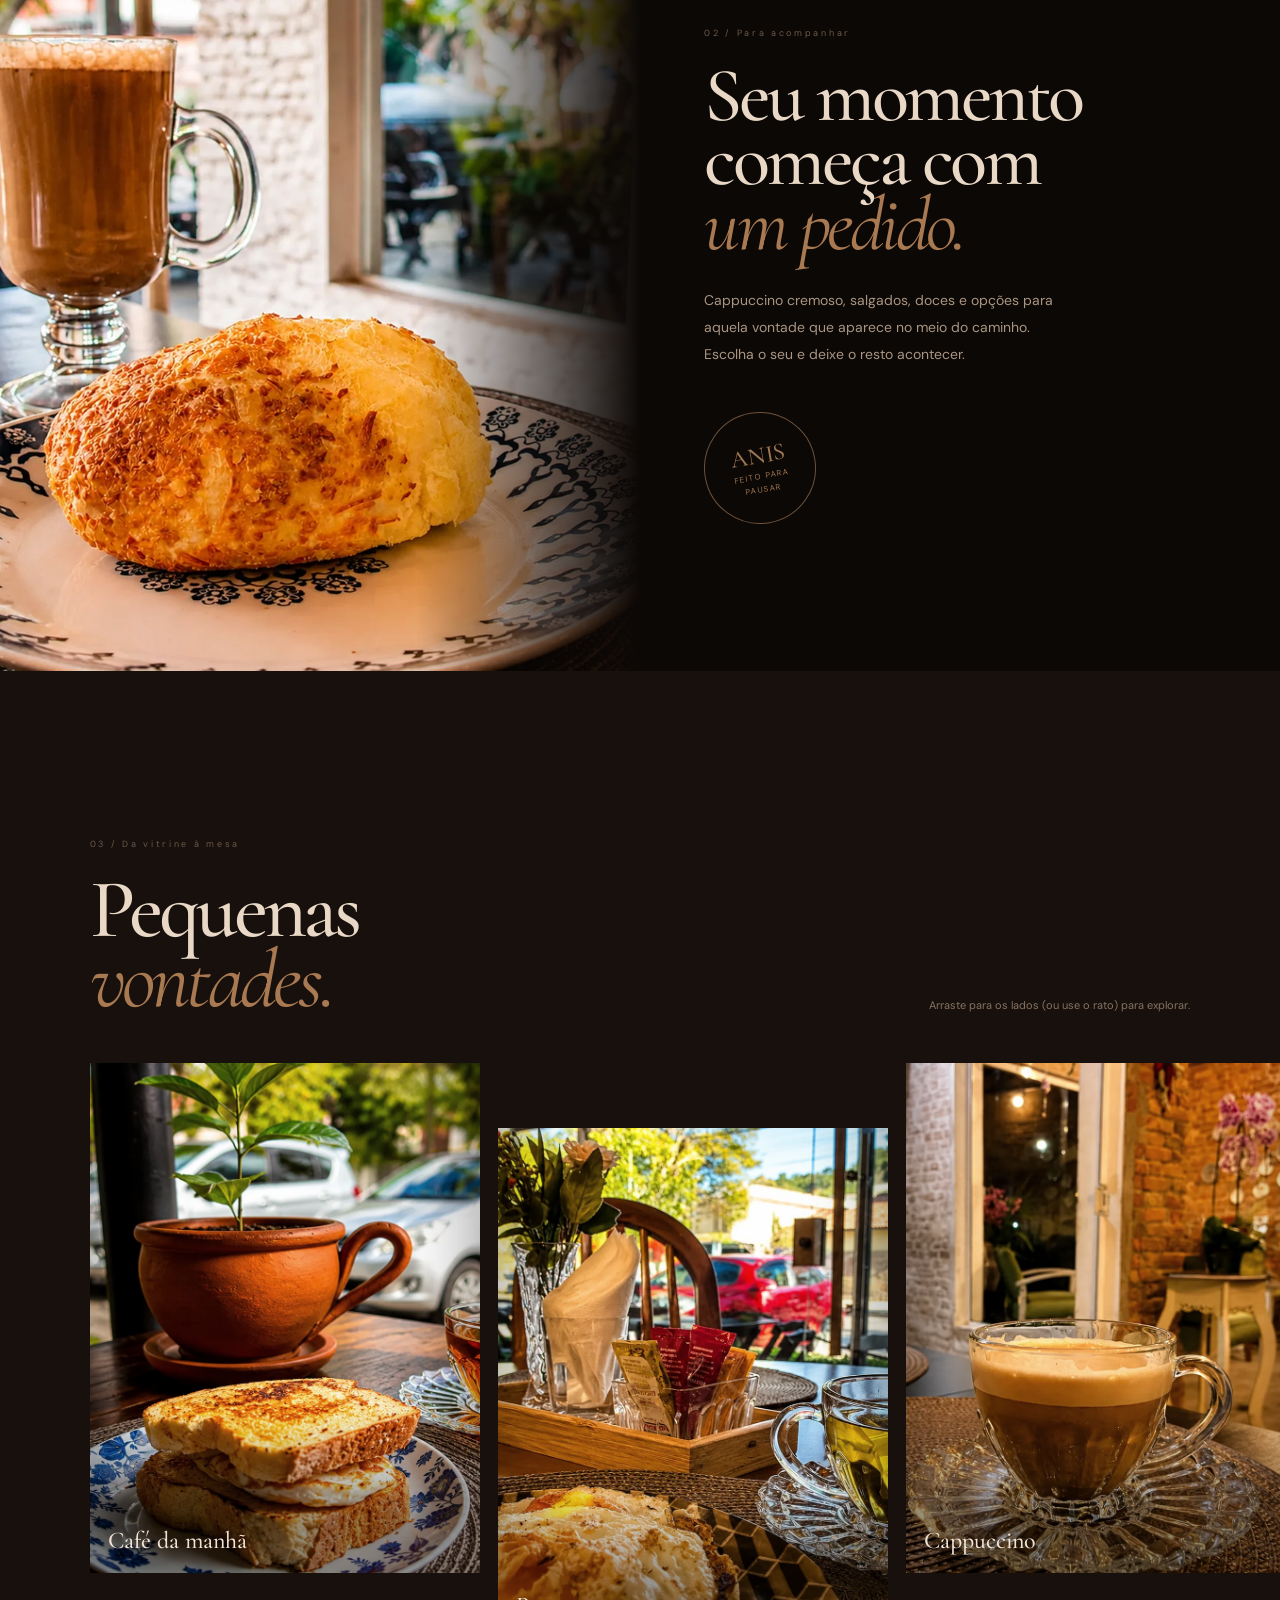
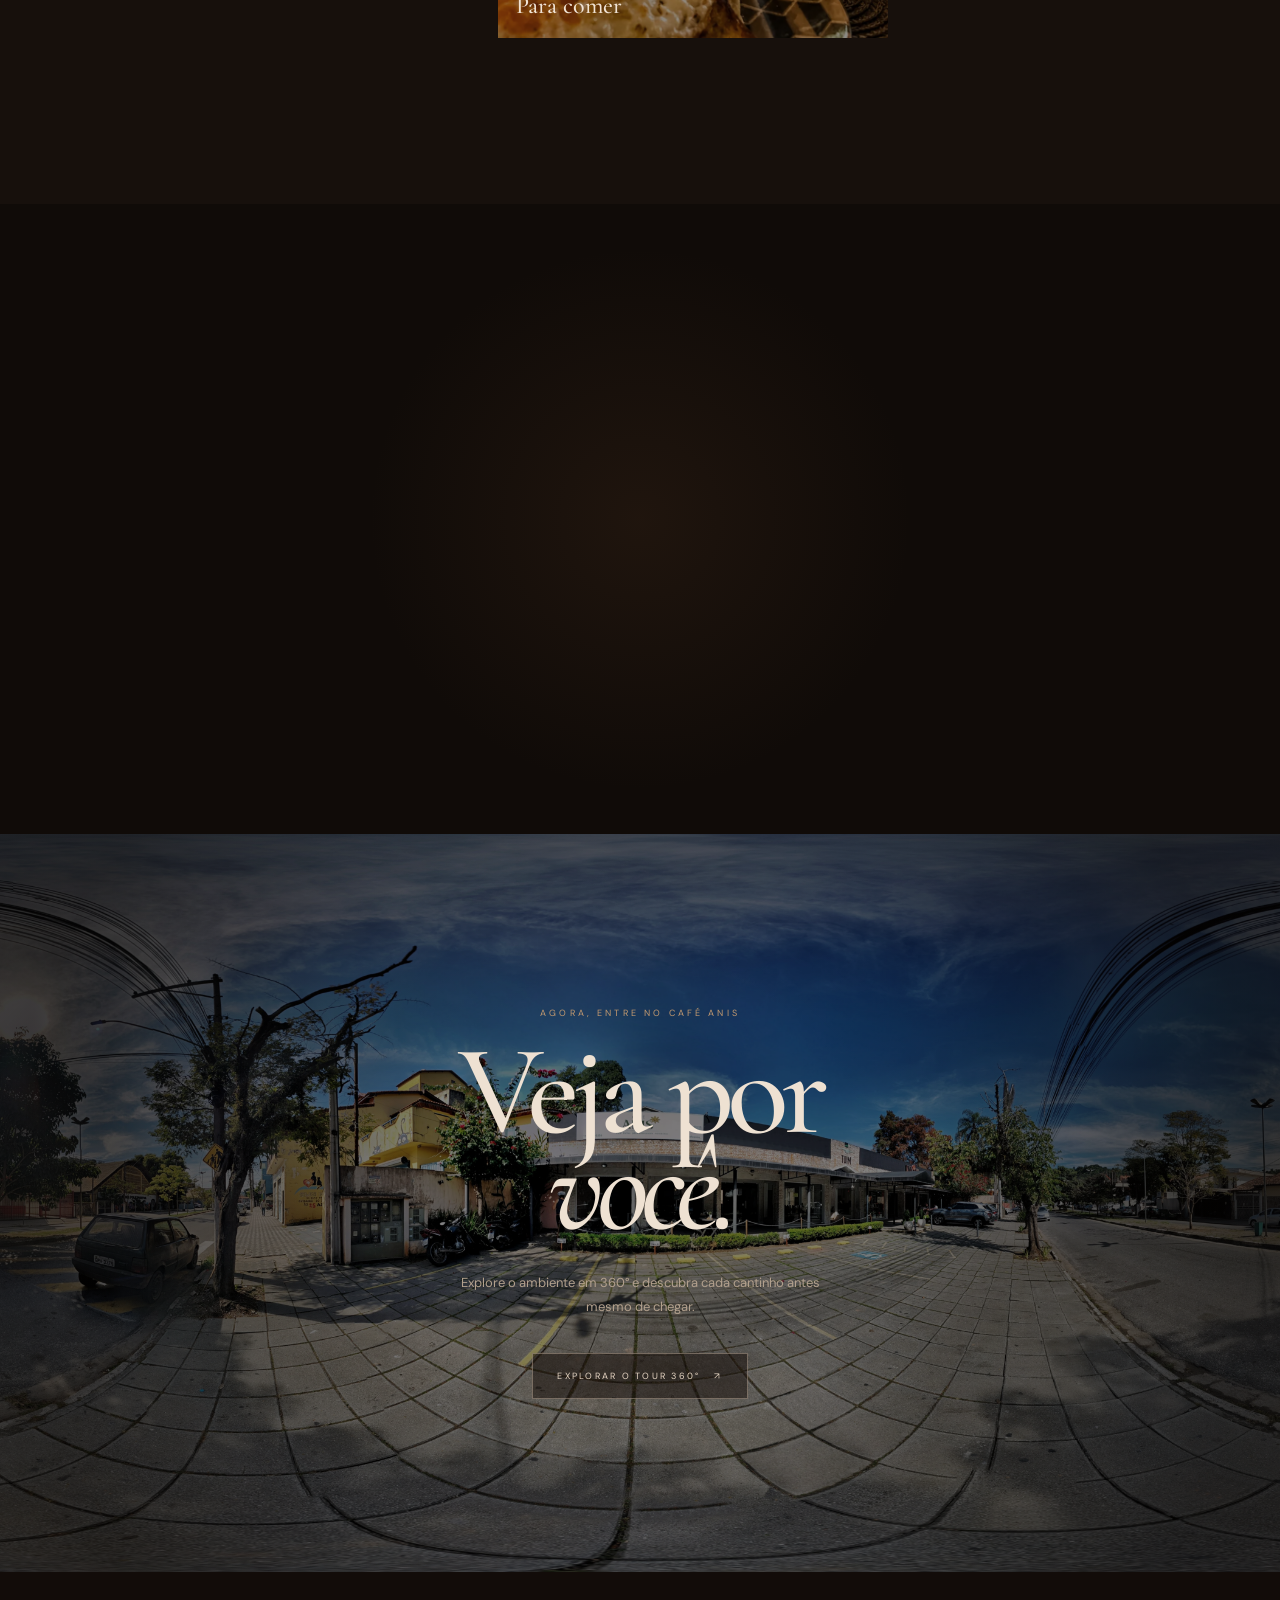
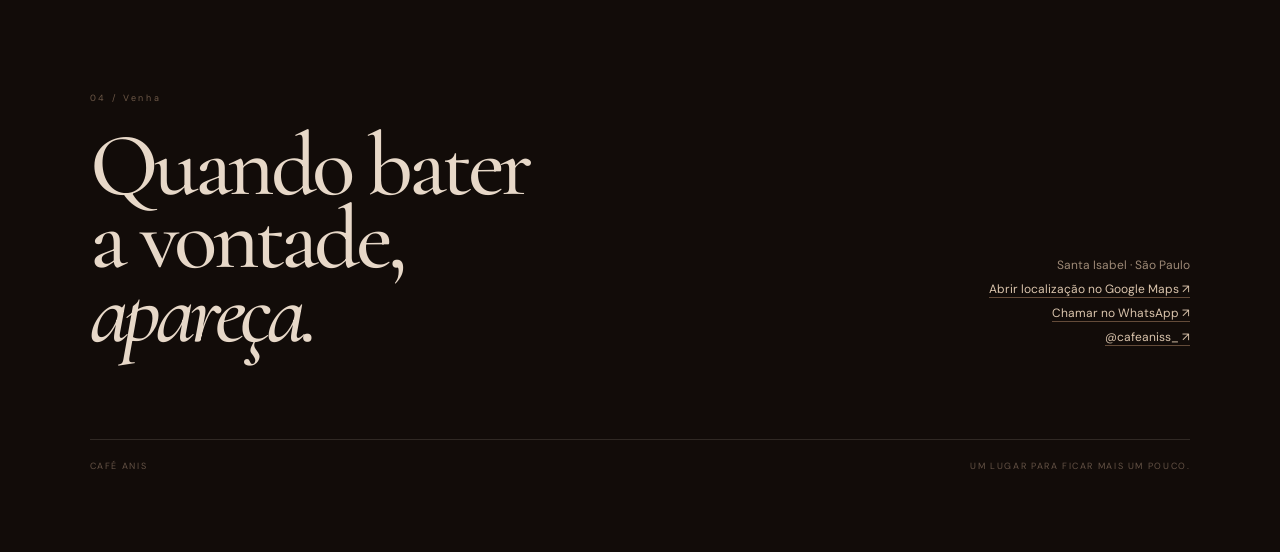
==== commit ed329a3e: "ajustando o gradient da foto tour" ====
--- a/index.html
+++ b/index.html
@@ -92,7 +92,6 @@
 }
 .nav{display:flex;align-items:center;justify-content:space-between;gap:20px}
 
-/* Logotipo limpo com espaço e proporção intacta */
 .brand{
   font:600 31px/1 "Cormorant Garamond",serif;
   letter-spacing:-.03em;
@@ -148,7 +147,6 @@
 .social{display:flex;gap:18px}
 .social a{transition:.25s}.social a:hover{color:var(--gold)}
 
-/* CARD FLUTUANTE (PC) - Reduzido/encurtado lateralmente e mais compacto */
 .floating{
  position:absolute;z-index:8;left:clamp(22px,4vw,62px);top:clamp(180px, 22vh, 260px);bottom:auto;
  width: min(220px, 20vw); padding:12px 14px;
@@ -250,10 +248,10 @@
 .tour-bg{
  position:absolute;inset:0;
  background:url("tour-cafe-anis/assets/pano1.webp") center/cover no-repeat;
- filter:brightness(.43) saturate(.72);
+ filter:brightness(.52) saturate(.8); /* Leve ajuste mais claro no desktop */
  transform:scale(1.03);
 }
-.tour-portal::after{content:"";position:absolute;inset:0;background:radial-gradient(circle,transparent 10%,rgba(5,3,2,.72) 78%)}
+.tour-portal::after{content:"";position:absolute;inset:0;background:radial-gradient(circle,transparent 30%,rgba(5,3,2,.55) 85%)}
 .tour-content{position:relative;z-index:2;text-align:center;padding:30px}
 .tour-kicker{font-size:9px;letter-spacing:.35em;color:#c39a70;text-transform:uppercase}
 .tour-content h2{font:500 clamp(4rem,10vw,10rem)/.75 "Cormorant Garamond",serif;color:#eee1d2;letter-spacing:-.055em;margin:25px 0 35px}
@@ -291,13 +289,16 @@
  .hero-panel{min-height:40svh;margin-top:-1px;padding:25px 24px 35px;border:0}
  .nav-meta{display:none}
  .hero-copy{margin-top:20px}
- /* Título "Aproveite cada momento." redimensionado suavemente no mobile */
  .hero h1{font-size:clamp(2.4rem, 10vw, 3.6rem); line-height:1.05; letter-spacing:-.03em;}
  .hero-actions{margin-top:28px}
  .hero-foot{margin-top:25px}
- /* REMOVE TOTALMENTE O CARD NO MOBILE */
  .floating{
    display: none !important;
+ }
+
+ /* Clareia consideravelmente a foto do tour no smartphone */
+ .tour-bg {
+   filter: brightness(.50) saturate(.9) !important;
  }
 
  .intro-section,.feature,.contact-grid{grid-template-columns:1fr}
@@ -450,14 +451,6 @@
 <a class="whatsapp" href="https://wa.me/5511998499922" target="_blank" aria-label="WhatsApp">
 <svg viewBox="0 0 24 24"><path d="M20.5 3.5A11.9 11.9 0 0 0 12.04 0C5.46 0 .1 5.36.1 11.95c0 2.1.55 4.15 1.6 5.96L0 24l6.23-1.63a11.96 11.96 0 0 0 5.8 1.48h.01c6.58 0 11.95-5.36 11.95-11.95 0-3.19-1.24-6.19-3.49-8.4ZM12.04 21.9h-.01a9.93 9.93 0 0 1-5.06-1.39l-.36-.21-3.7.97.99-3.6-.23-.37a9.93 9.93 0 0 1-1.52-5.35c0-5.5 4.48-9.98 9.99-9.98 2.66 0 5.16 1.04 7.04 2.92a9.91 9.91 0 0 1 2.93 7.06c0 5.5-4.48 9.95-9.97 9.95Zm5.47-7.46c-.3-.15-1.77-.87-2.04-.97-.27-.1-.47-.15-.67.15-.2.3-.77.97-.95 1.17-.17.2-.35.22-.65.07-.3-.15-1.25-.46-2.38-1.46-.88-.78-1.47-1.74-1.64-2.04-.17-.3-.02-.46.13-.61.13-.13.3-.35.45-.52.15-.17.2-.3.3-.5.1-.2.05-.37-.02-.52-.07-.15-.67-1.62-.92-2.22-.24-.58-.49-.5-.67-.51h-.57c-.2 0-.52.07-.79.37-.27.3-1.04 1.02-1.04 2.49s1.07 2.89 1.22 3.09c.15.2 2.1 3.2 5.08 4.49.71.31 1.27.49 1.7.63.72.23 1.38.2 1.9.12.58-.09 1.77-.72 2.02-1.42.25-.7.25-1.3.17-1.42-.07-.12-.27-.2-.57-.35Z"/></svg>
 </a>
-
-<div id="tour-fullscreen-wrapper" aria-hidden="true">
-  <button id="closeTourBtn" type="button">×</button>
-  <div id="panorama-container">
-    <div id="planet-view"></div>
-    <div id="panorama"></div>
-  </div>
-</div>
 
 <script>
 (() => {
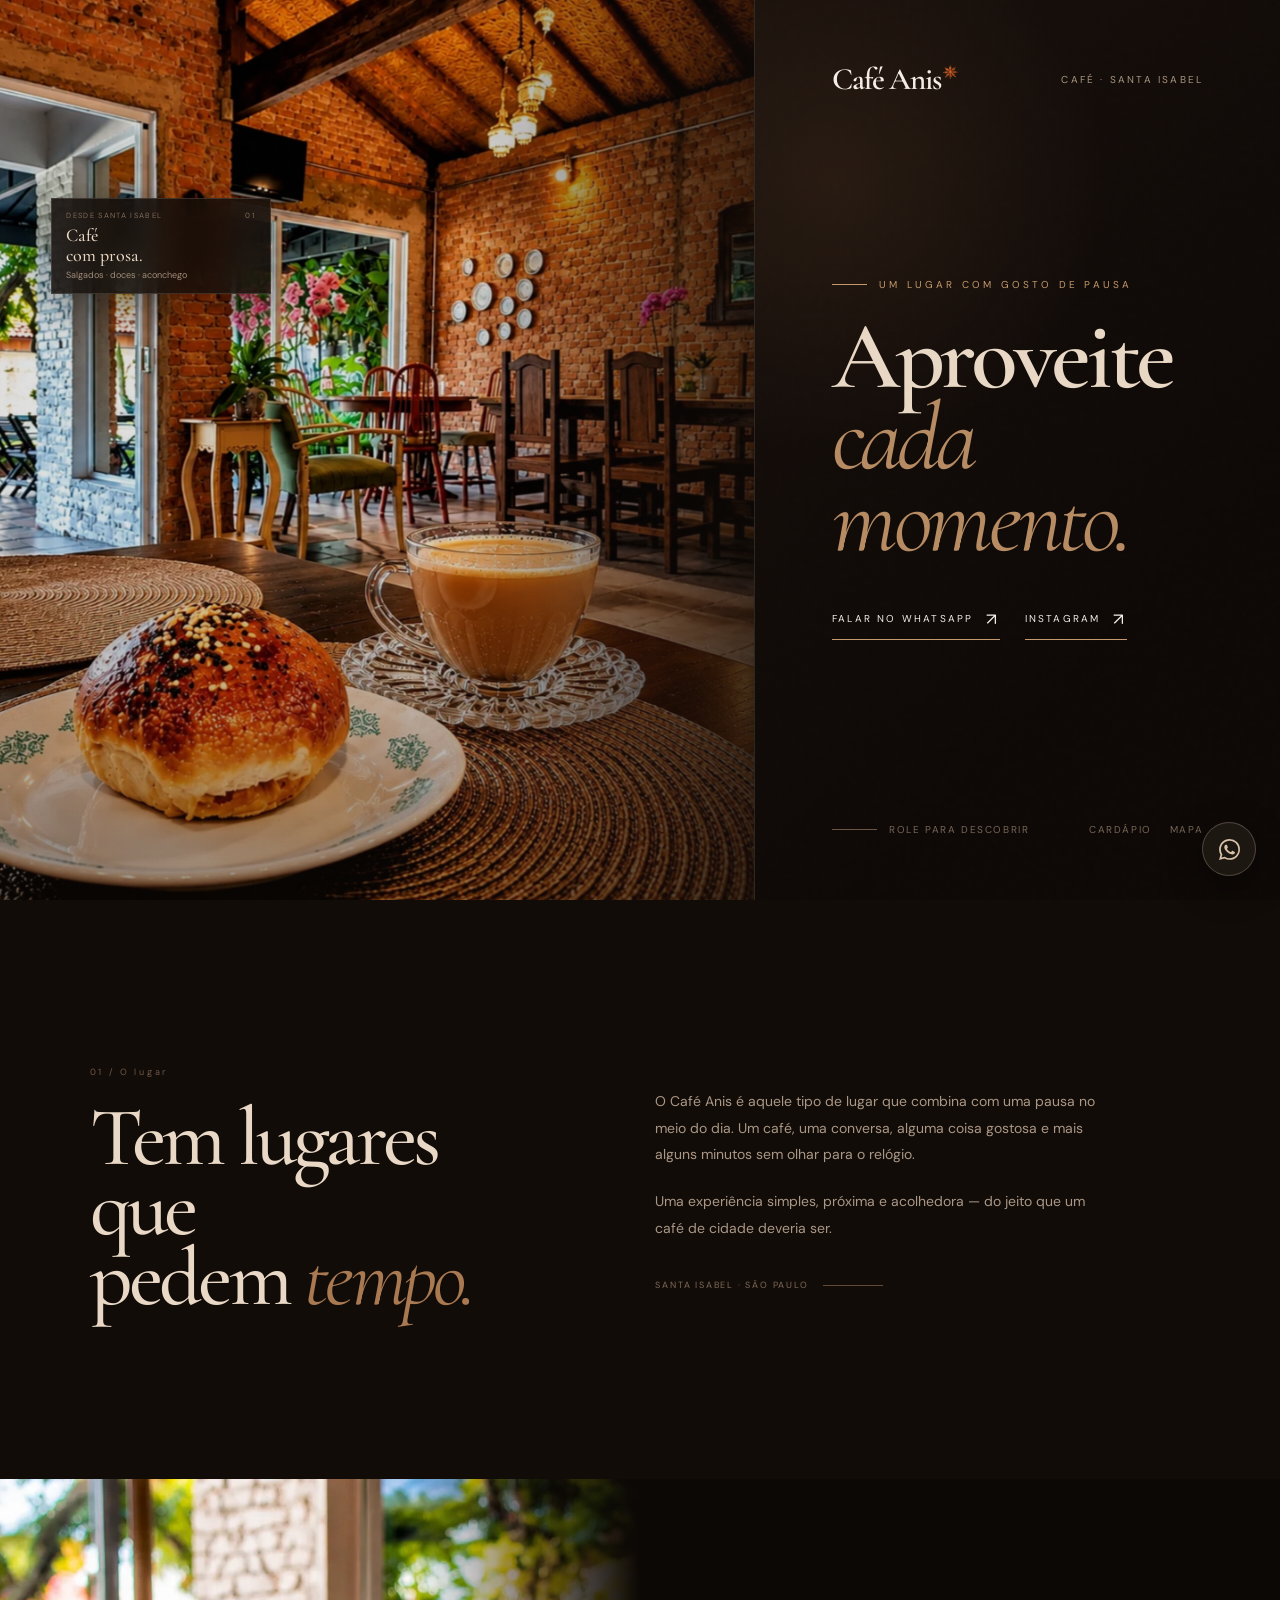
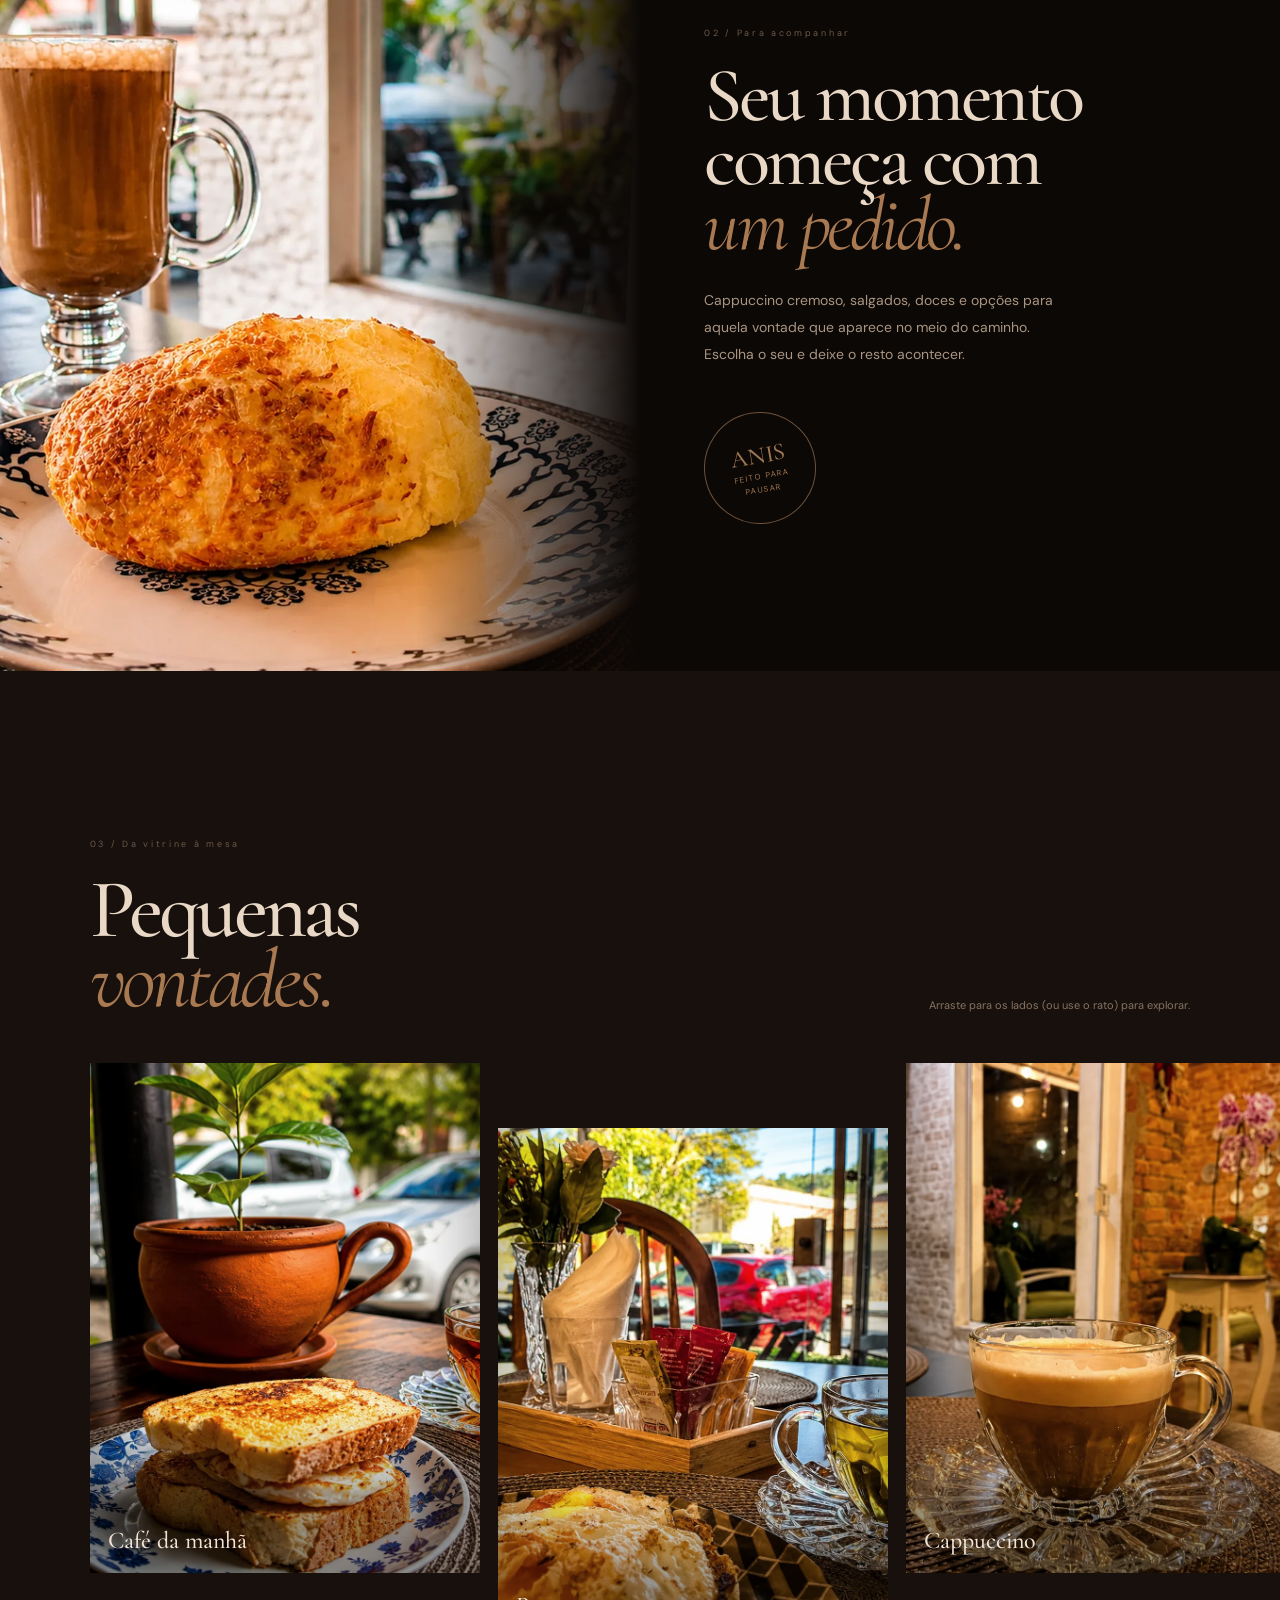
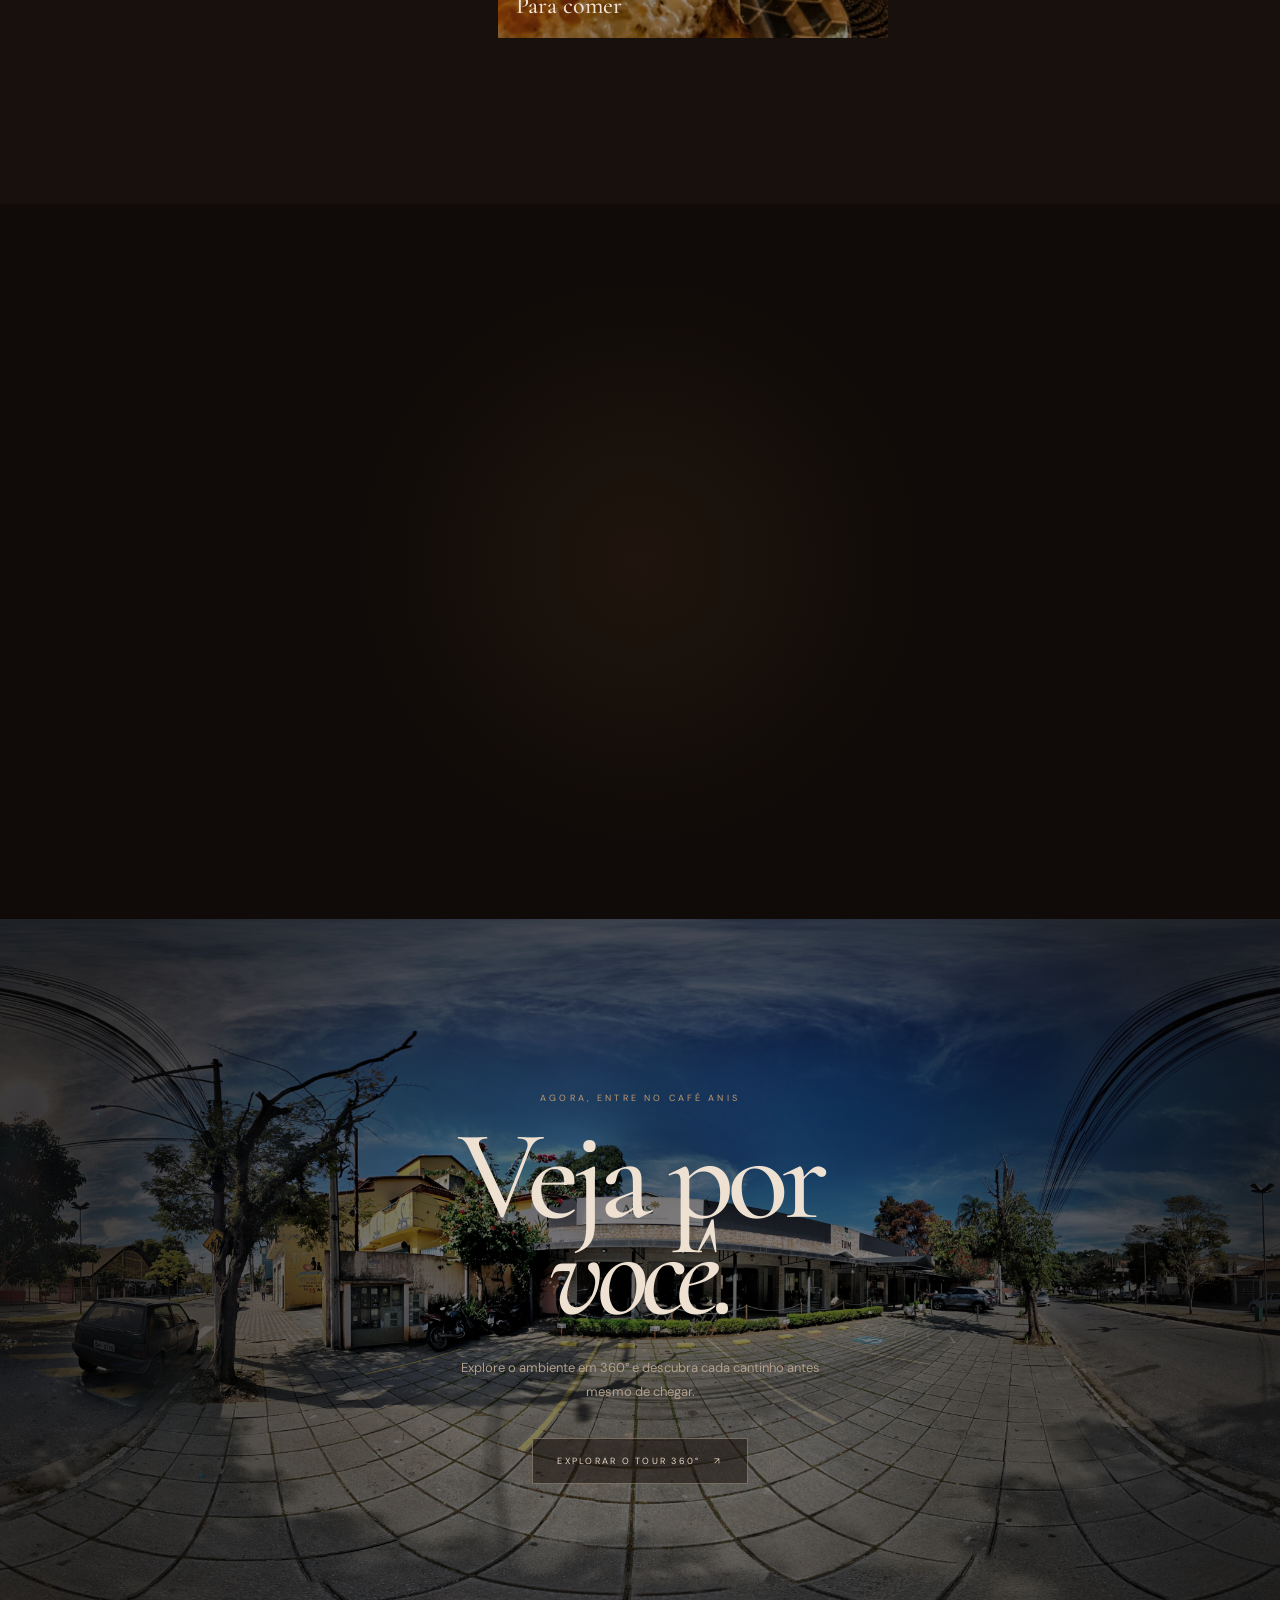
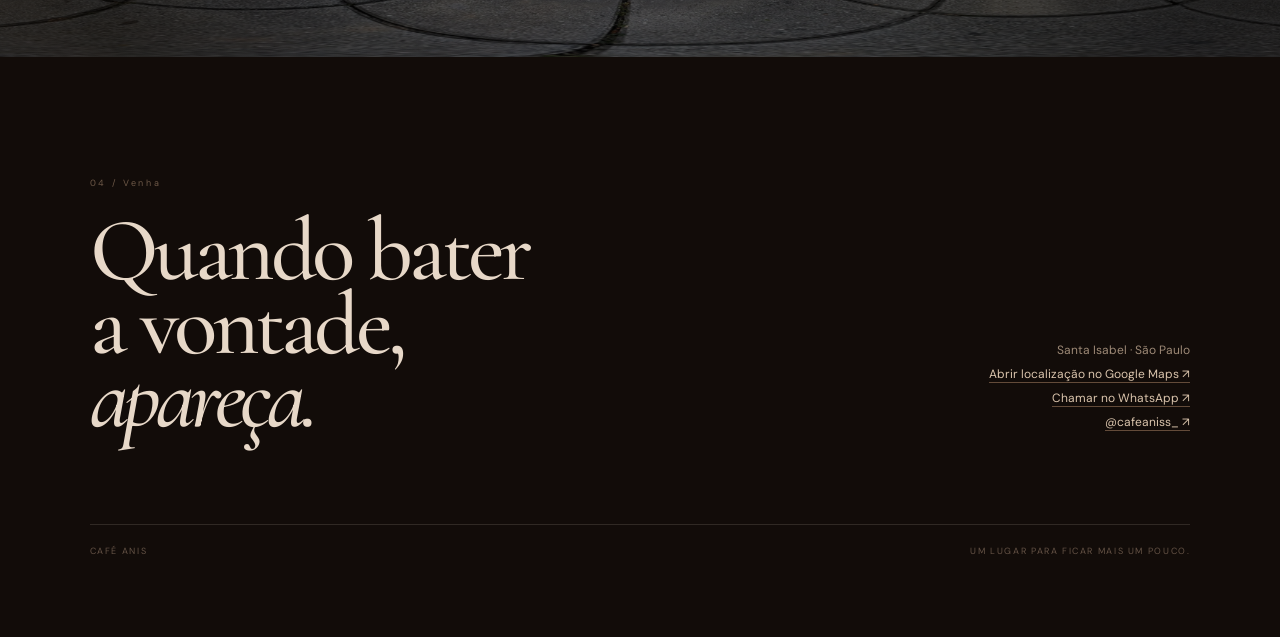
==== commit af48dc03: "testando movimento dos card em celular" ====
--- a/index.html
+++ b/index.html
@@ -212,6 +212,7 @@
  cursor: grab;
  user-select: none;
  scrollbar-width: none;
+ scroll-snap-type: x mandatory; /* Encaixe magnético no scroll/toque */
 }
 .gallery-track-wrapper:active { cursor: grabbing; }
 .gallery-track-wrapper::-webkit-scrollbar{display:none}
@@ -221,7 +222,15 @@
  padding-left: clamp(22px, 7vw, 110px);
  padding-right: clamp(22px, 7vw, 110px);
 }
-.g-card{width:min(33vw,390px);height:min(52vw,510px);min-width:250px;position:relative;overflow:hidden;flex-shrink:0}
+.g-card{
+ width:min(33vw,390px);
+ height:min(52vw,510px);
+ min-width:250px;
+ position:relative;
+ overflow:hidden;
+ flex-shrink:0;
+ scroll-snap-align: center; /* Centraliza o card magneticamente */
+}
 .g-card:nth-child(even){margin-top:65px}
 .g-card img{width:100%;height:100%;object-fit:cover;filter:saturate(.9);transition:transform .8s;pointer-events:none;}
 .g-card:nth-child(3) img { object-position: 65% center; }
@@ -248,7 +257,7 @@
 .tour-bg{
  position:absolute;inset:0;
  background:url("tour-cafe-anis/assets/pano1.webp") center/cover no-repeat;
- filter:brightness(.52) saturate(.8); /* Leve ajuste mais claro no desktop */
+ filter:brightness(.52) saturate(.8);
  transform:scale(1.03);
 }
 .tour-portal::after{content:"";position:absolute;inset:0;background:radial-gradient(circle,transparent 30%,rgba(5,3,2,.55) 85%)}
@@ -296,9 +305,8 @@
    display: none !important;
  }
 
- /* Clareia consideravelmente a foto do tour no smartphone */
  .tour-bg {
-   filter: brightness(.50) saturate(.9) !important;
+   filter: brightness(.76) saturate(.85) !important;
  }
 
  .intro-section,.feature,.contact-grid{grid-template-columns:1fr}
@@ -412,7 +420,7 @@
   </div>
 </section>
 
-<section class="quote">
+<section class="section quote">
   <div class="quote-inner reveal">
     <div class="quote-mark">“</div>
     <h2>Um café bom não precisa<br>de pressa para ser lembrado.</h2>
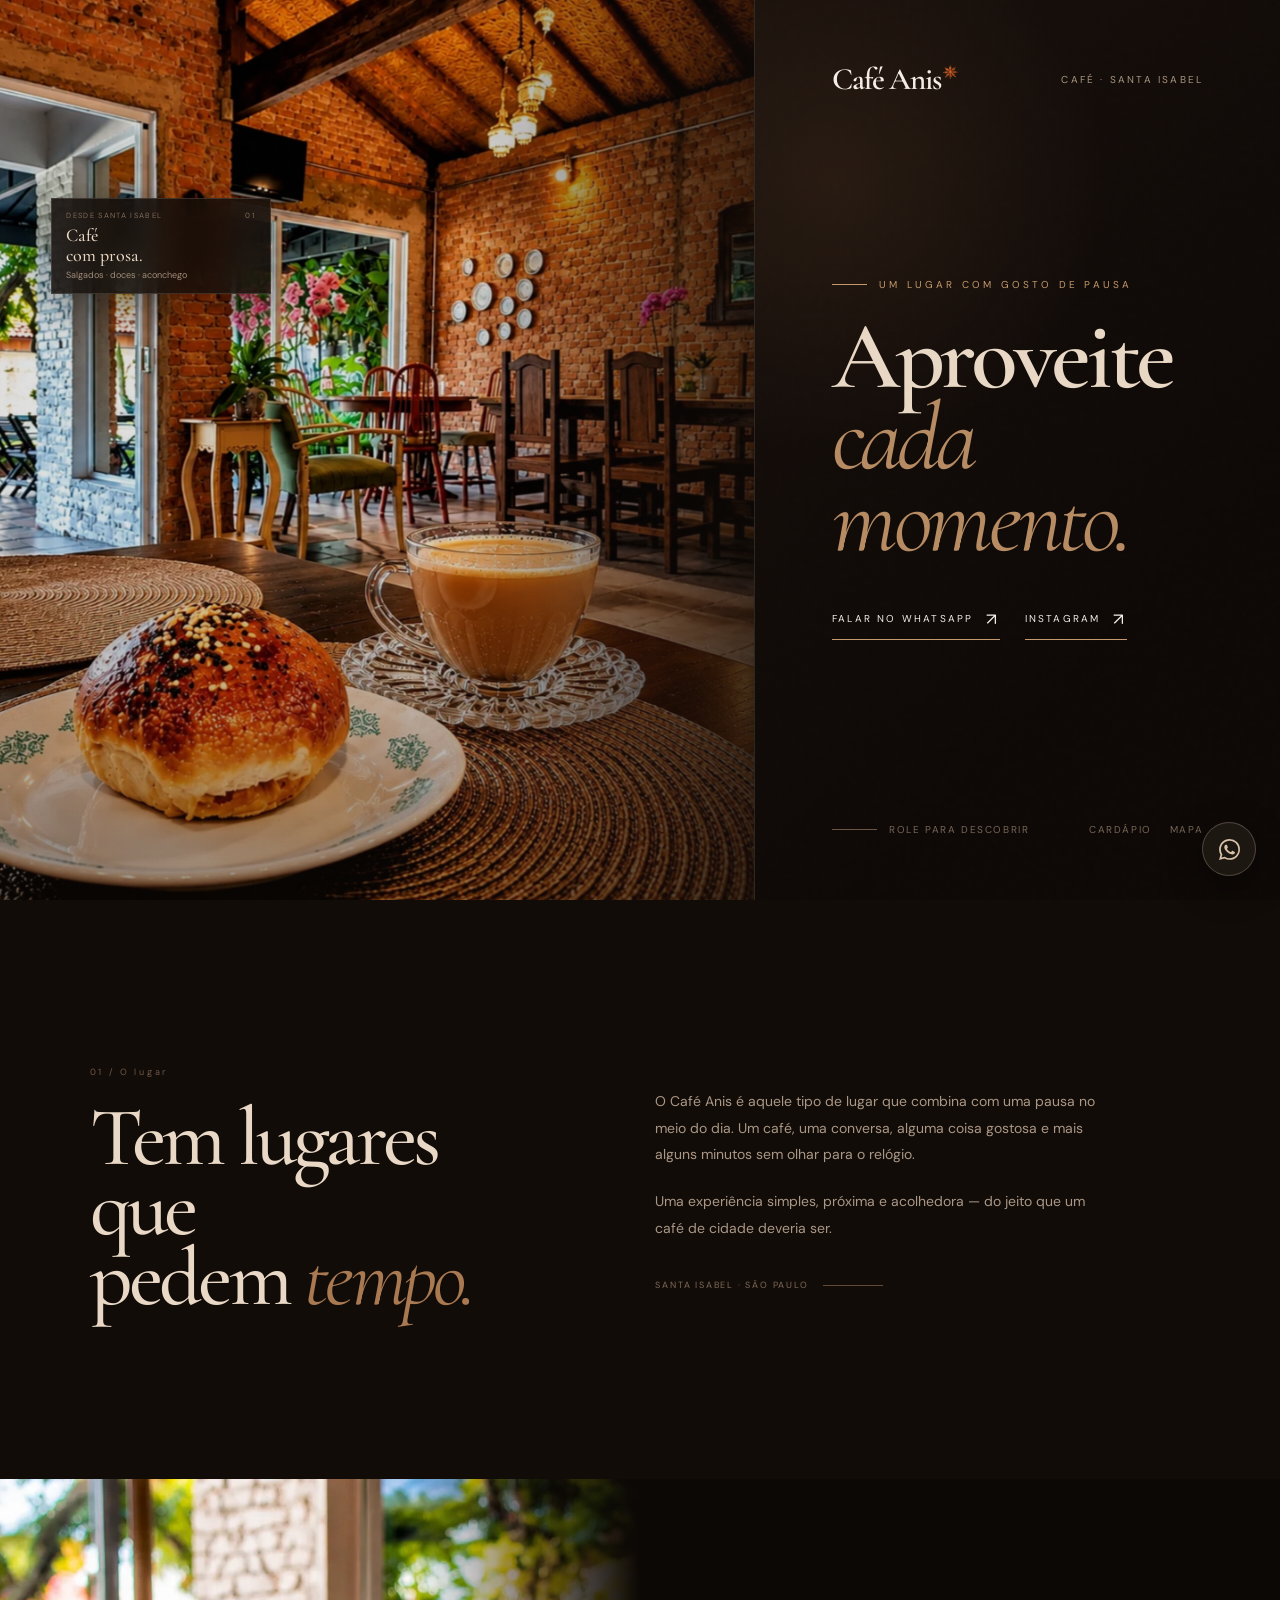
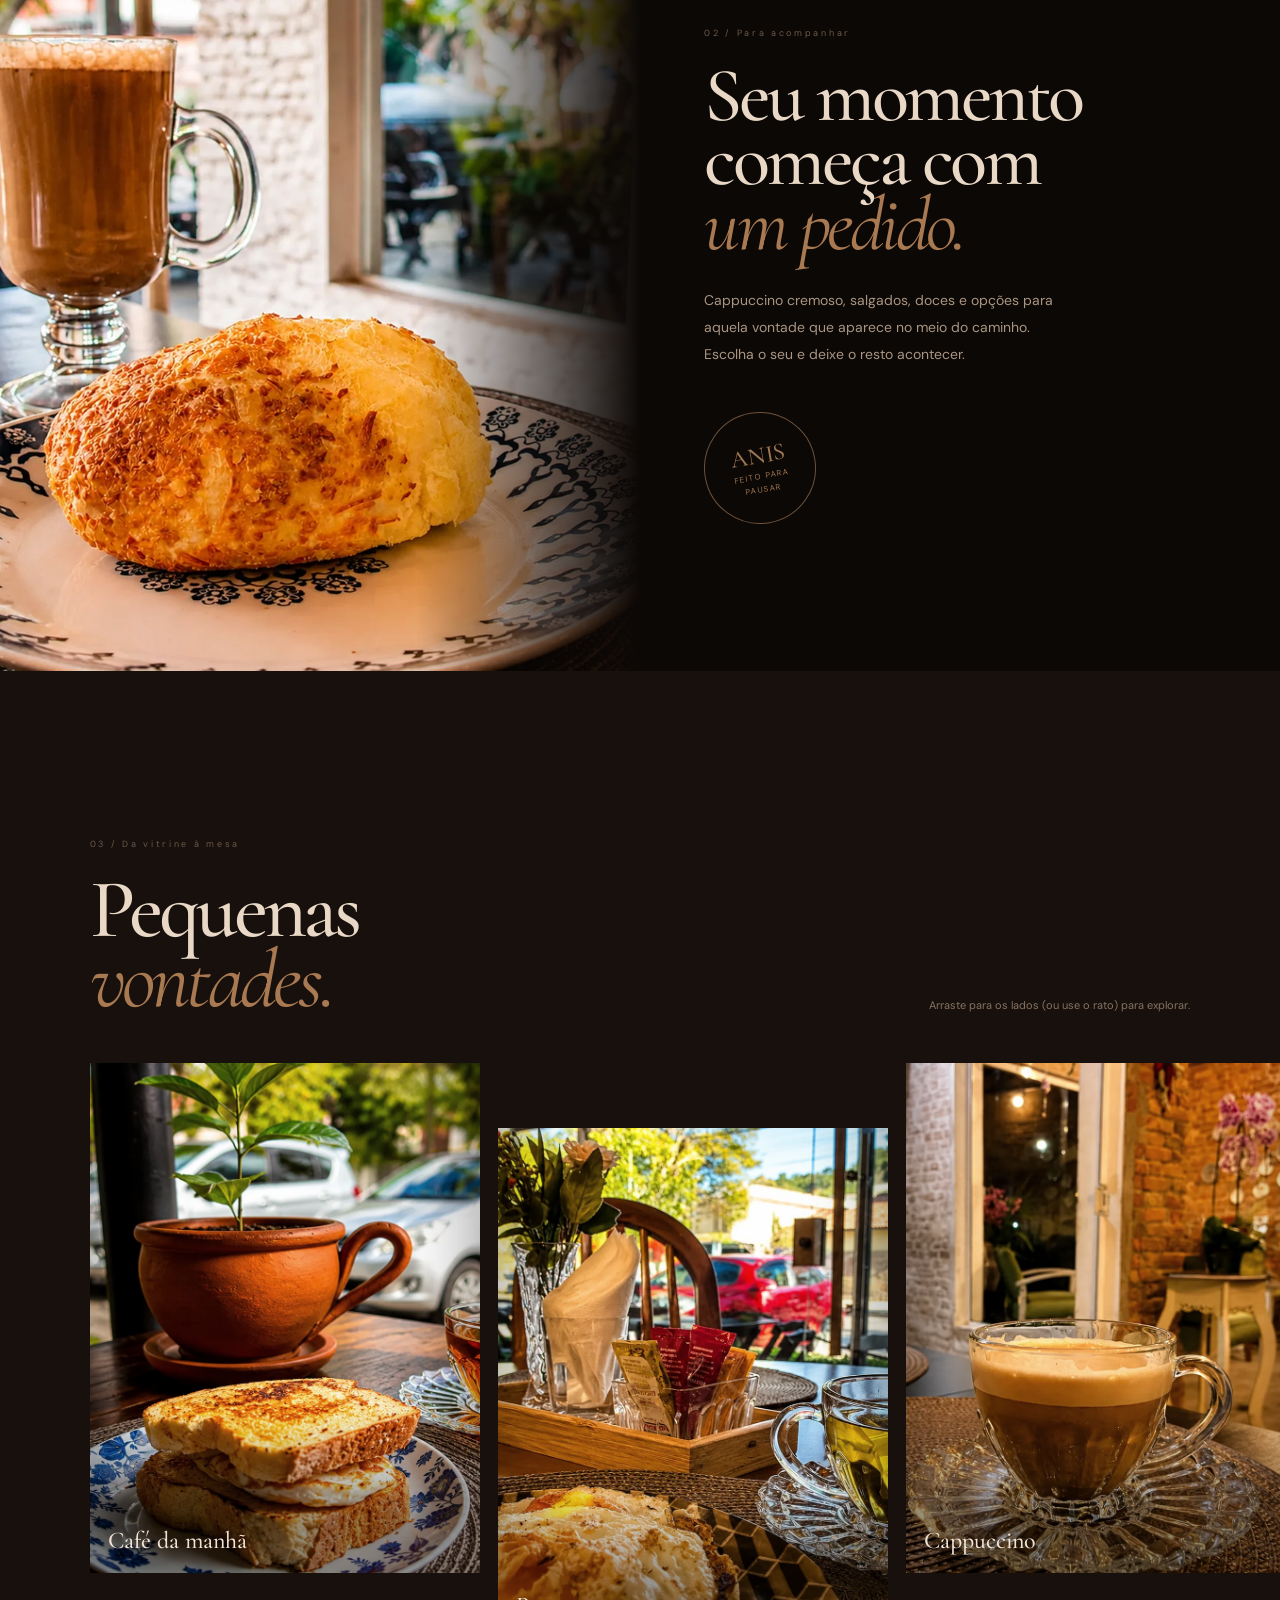
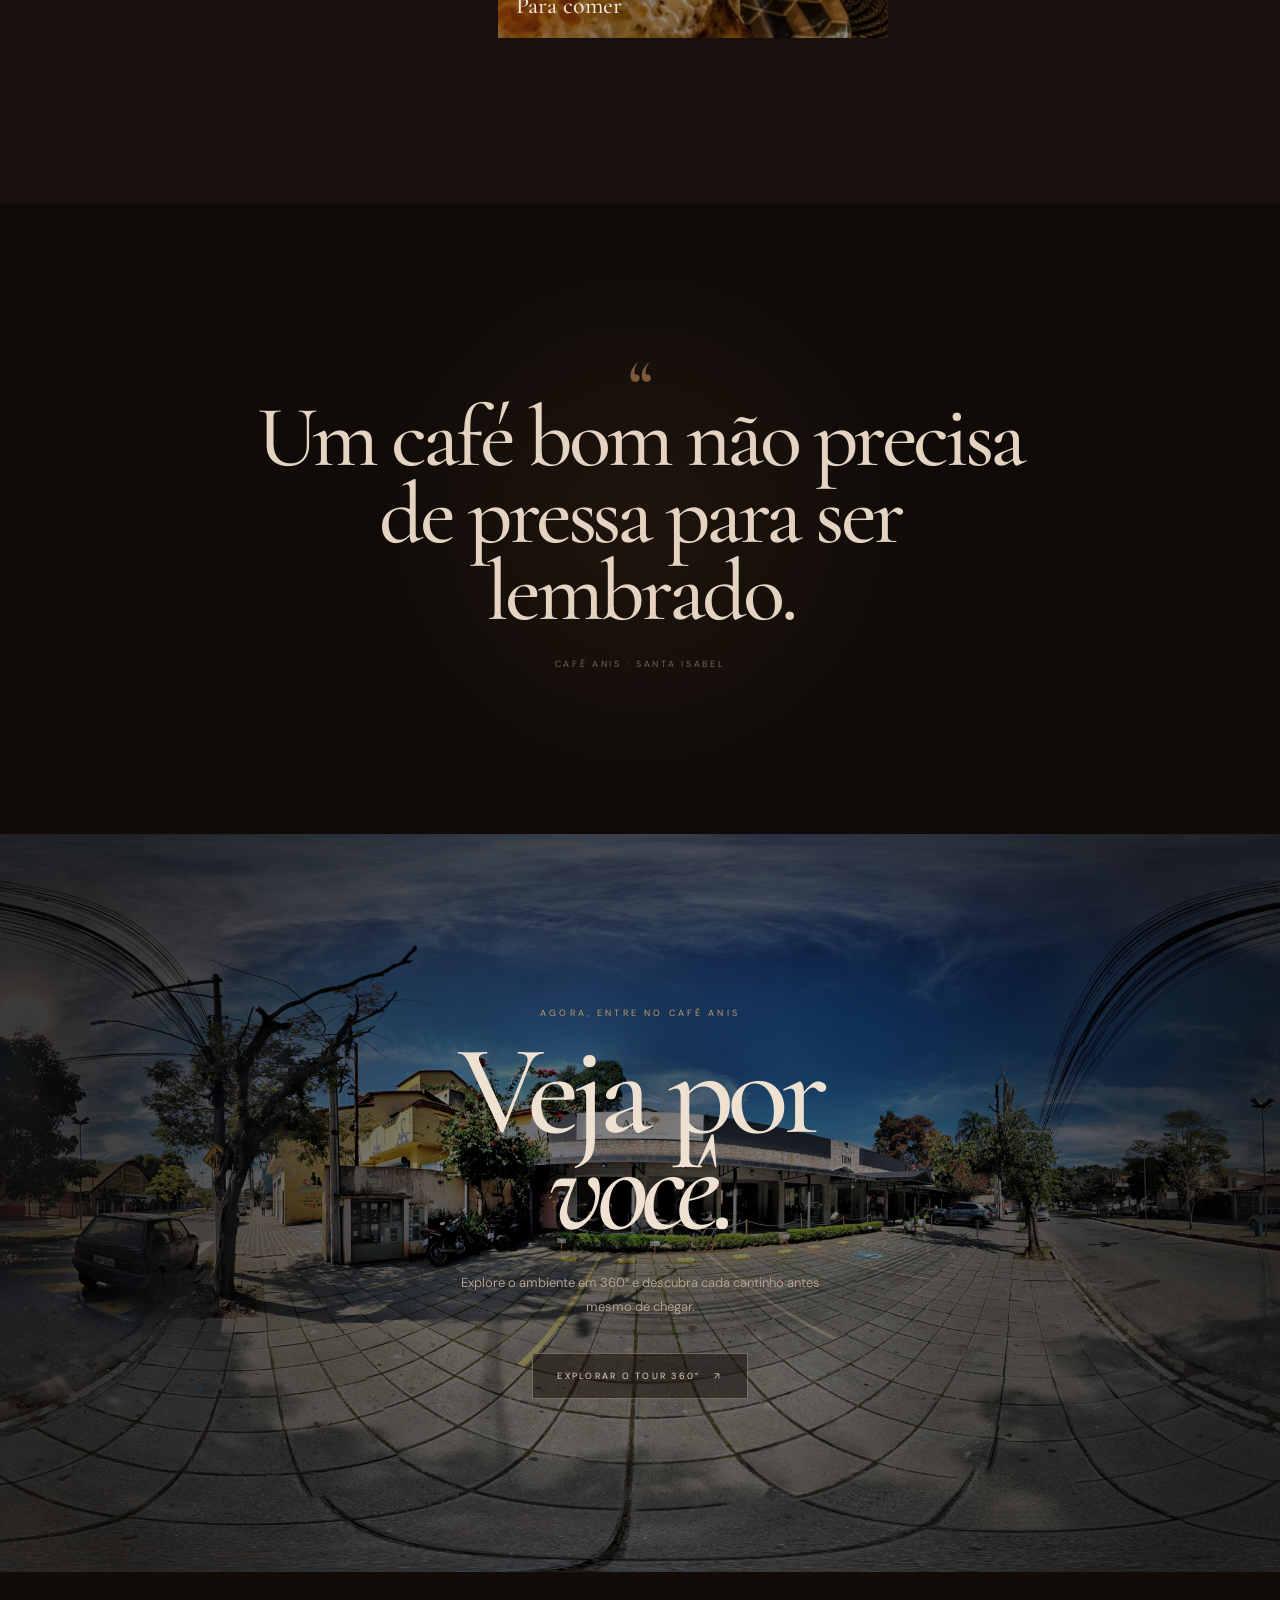
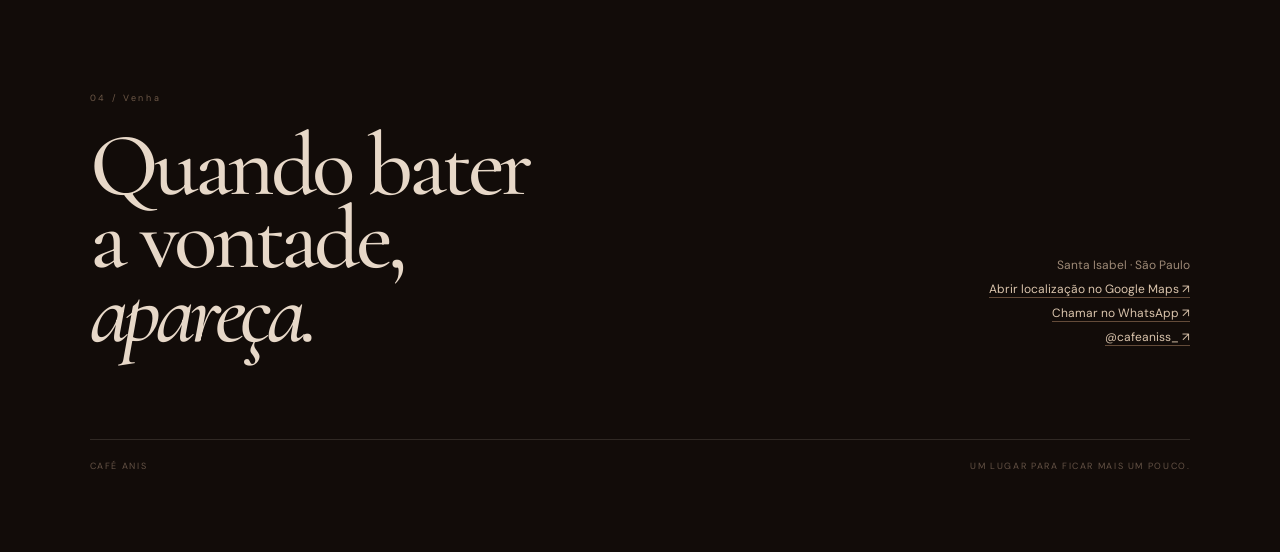
==== commit f217db83: "original" ====
--- a/index.html
+++ b/index.html
@@ -212,7 +212,6 @@
  cursor: grab;
  user-select: none;
  scrollbar-width: none;
- scroll-snap-type: x mandatory; /* Encaixe magnético no scroll/toque */
 }
 .gallery-track-wrapper:active { cursor: grabbing; }
 .gallery-track-wrapper::-webkit-scrollbar{display:none}
@@ -222,15 +221,7 @@
  padding-left: clamp(22px, 7vw, 110px);
  padding-right: clamp(22px, 7vw, 110px);
 }
-.g-card{
- width:min(33vw,390px);
- height:min(52vw,510px);
- min-width:250px;
- position:relative;
- overflow:hidden;
- flex-shrink:0;
- scroll-snap-align: center; /* Centraliza o card magneticamente */
-}
+.g-card{width:min(33vw,390px);height:min(52vw,510px);min-width:250px;position:relative;overflow:hidden;flex-shrink:0}
 .g-card:nth-child(even){margin-top:65px}
 .g-card img{width:100%;height:100%;object-fit:cover;filter:saturate(.9);transition:transform .8s;pointer-events:none;}
 .g-card:nth-child(3) img { object-position: 65% center; }
@@ -257,7 +248,7 @@
 .tour-bg{
  position:absolute;inset:0;
  background:url("tour-cafe-anis/assets/pano1.webp") center/cover no-repeat;
- filter:brightness(.52) saturate(.8);
+ filter:brightness(.52) saturate(.8); /* Leve ajuste mais claro no desktop */
  transform:scale(1.03);
 }
 .tour-portal::after{content:"";position:absolute;inset:0;background:radial-gradient(circle,transparent 30%,rgba(5,3,2,.55) 85%)}
@@ -305,8 +296,9 @@
    display: none !important;
  }
 
+ /* Clareia consideravelmente a foto do tour no smartphone */
  .tour-bg {
-   filter: brightness(.76) saturate(.85) !important;
+   filter: brightness(.50) saturate(.9) !important;
  }
 
  .intro-section,.feature,.contact-grid{grid-template-columns:1fr}
@@ -420,7 +412,7 @@
   </div>
 </section>
 
-<section class="section quote">
+<section class="quote">
   <div class="quote-inner reveal">
     <div class="quote-mark">“</div>
     <h2>Um café bom não precisa<br>de pressa para ser lembrado.</h2>
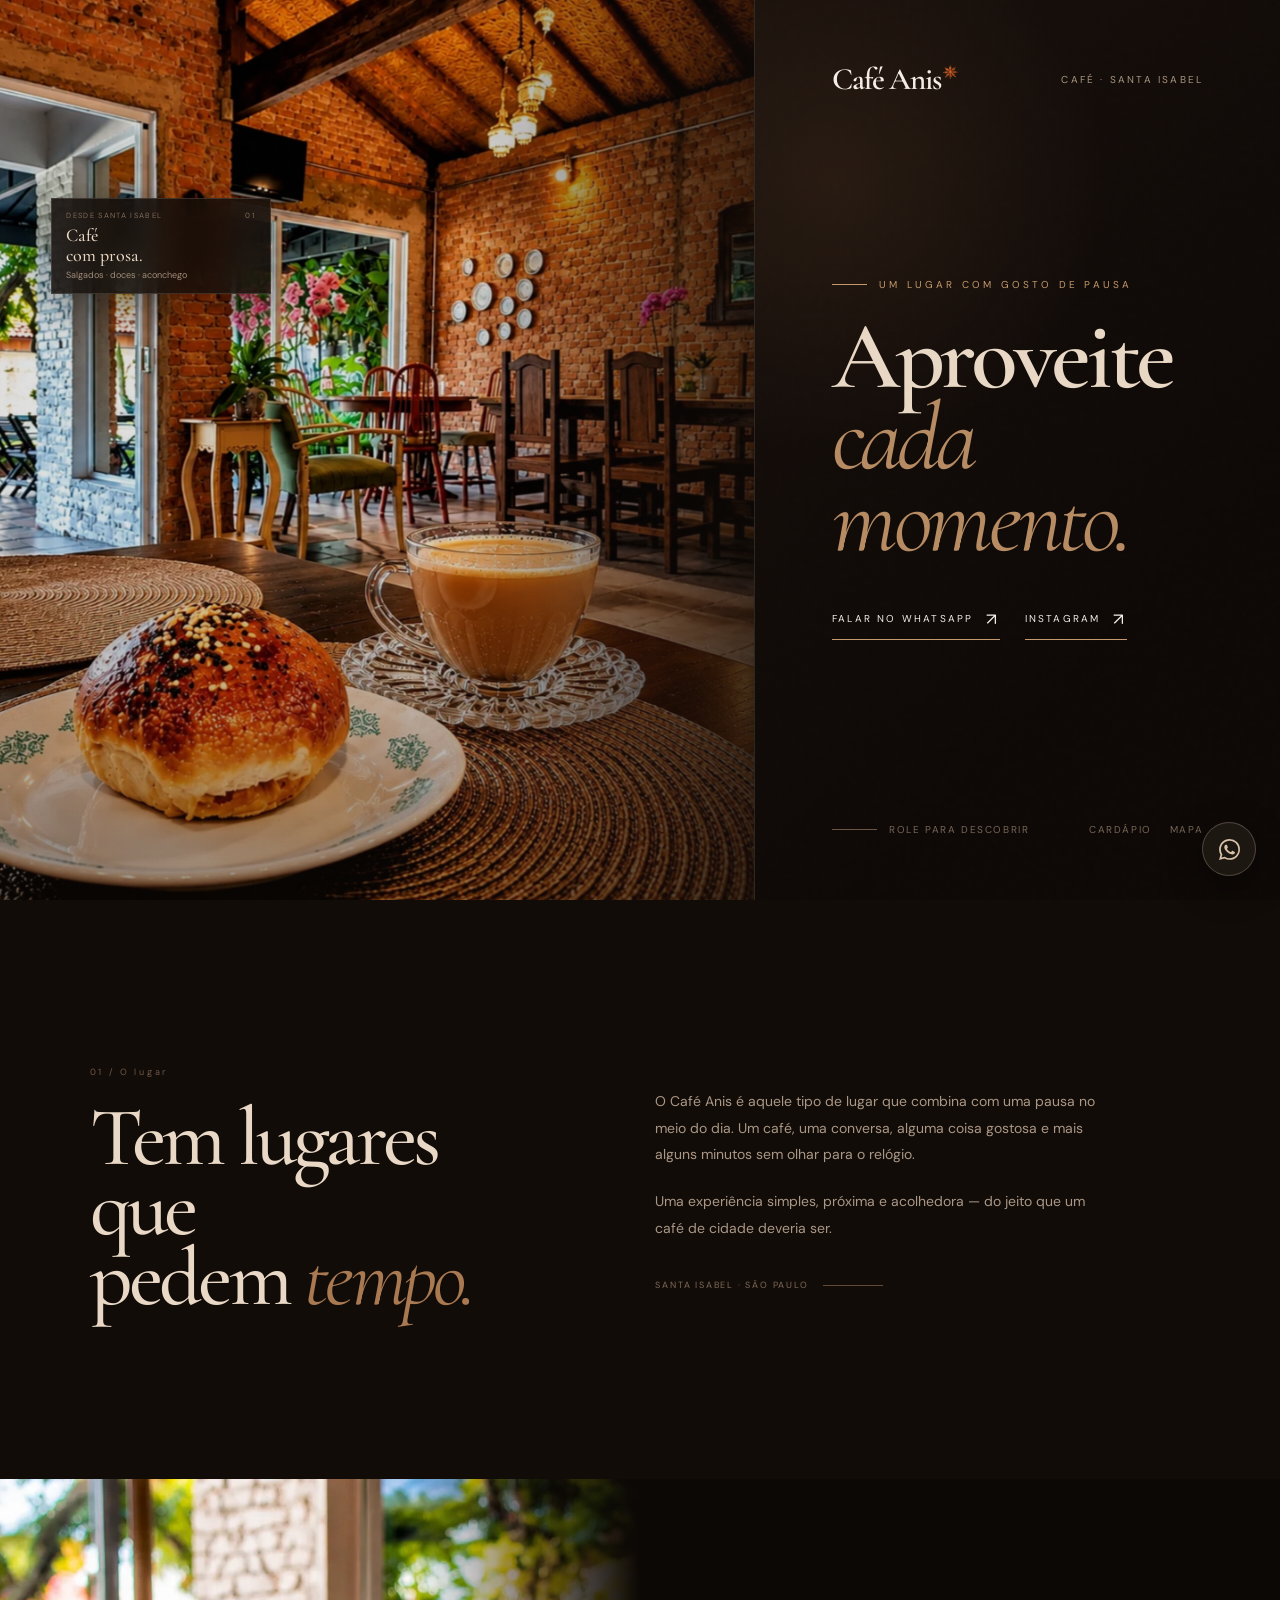
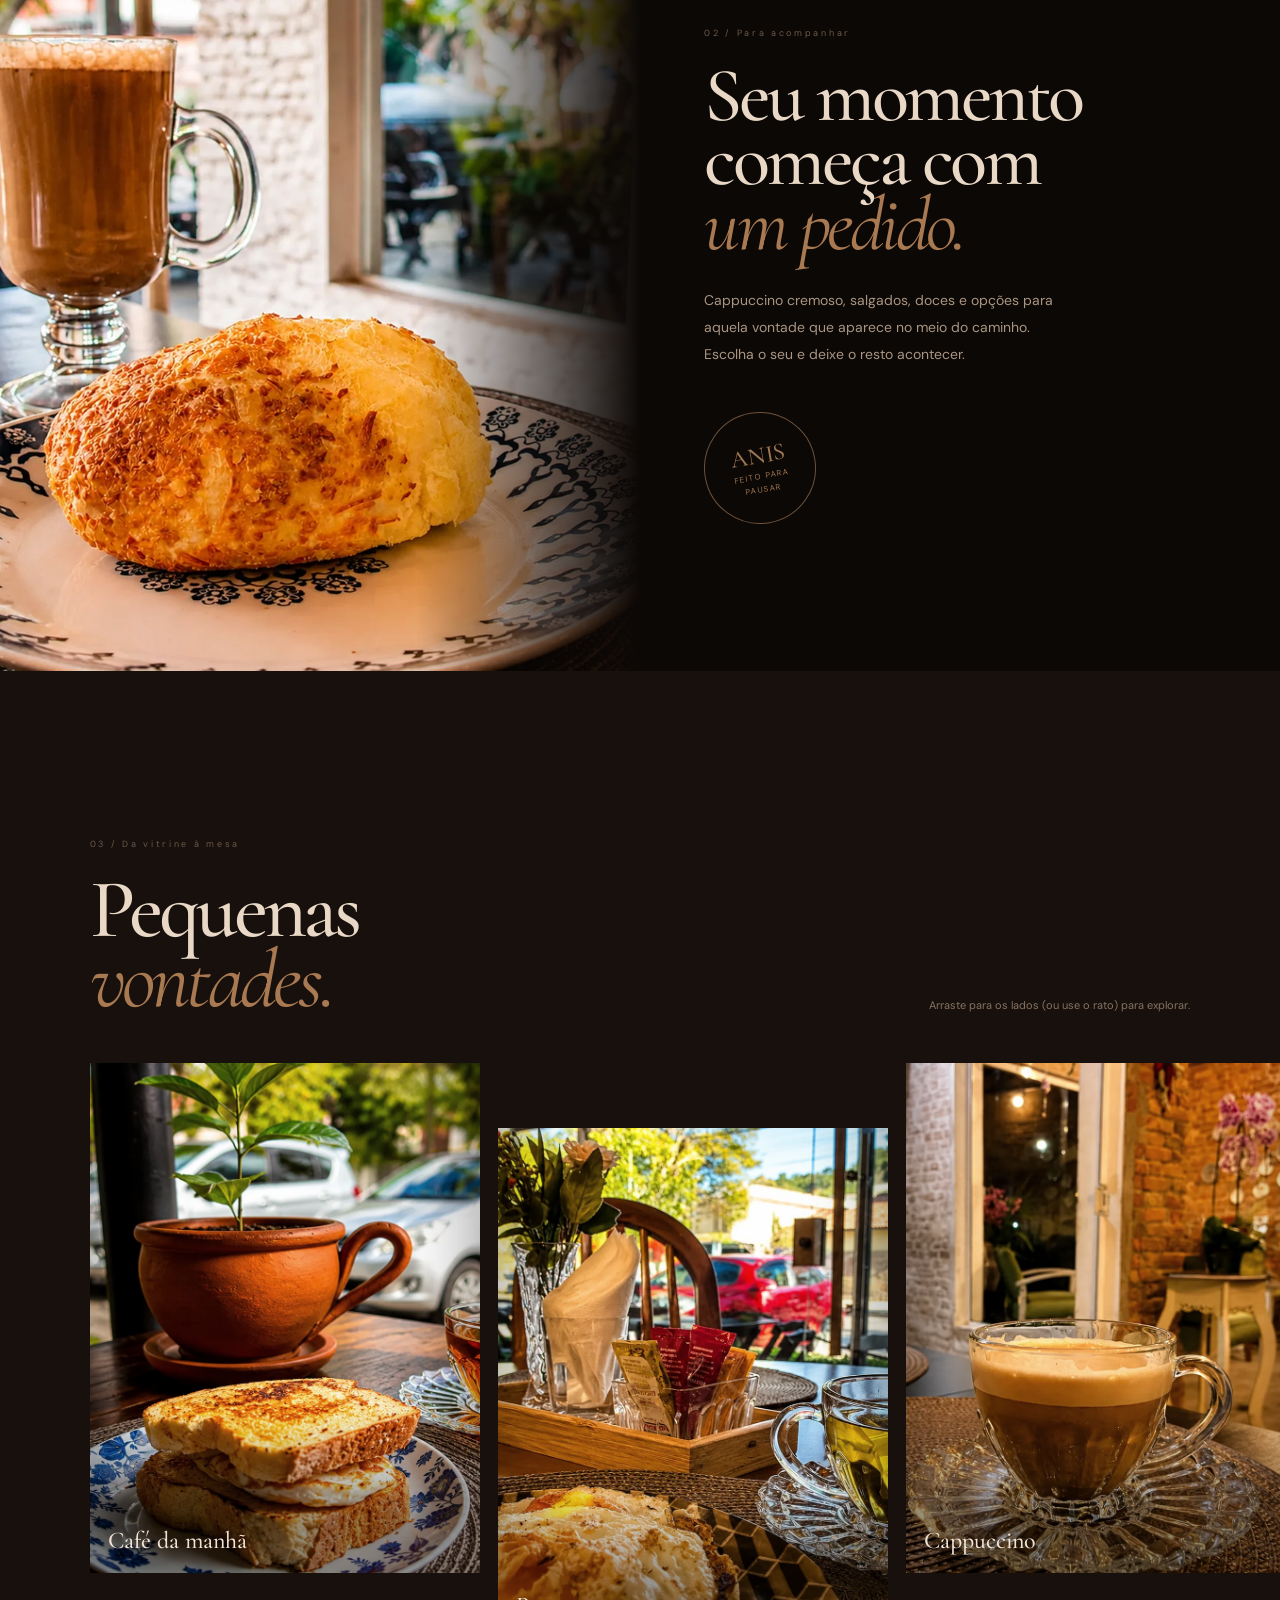
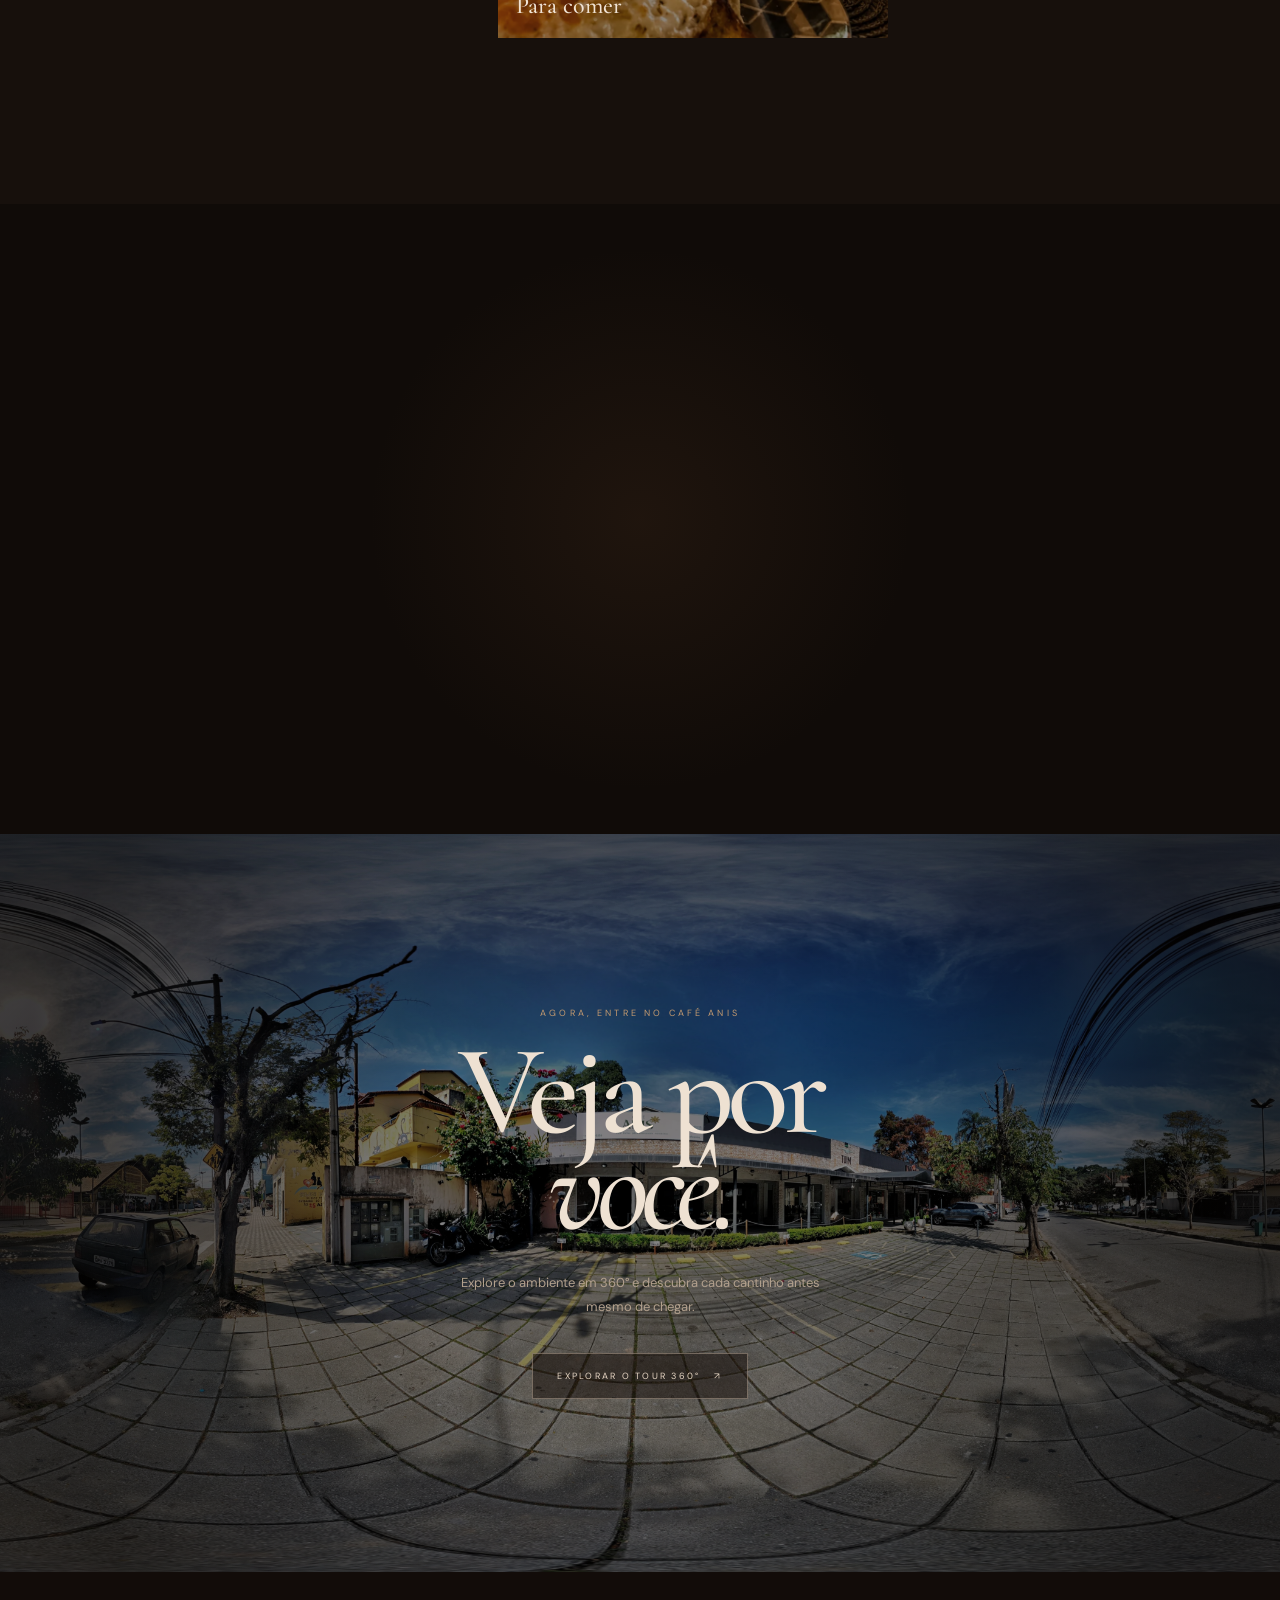
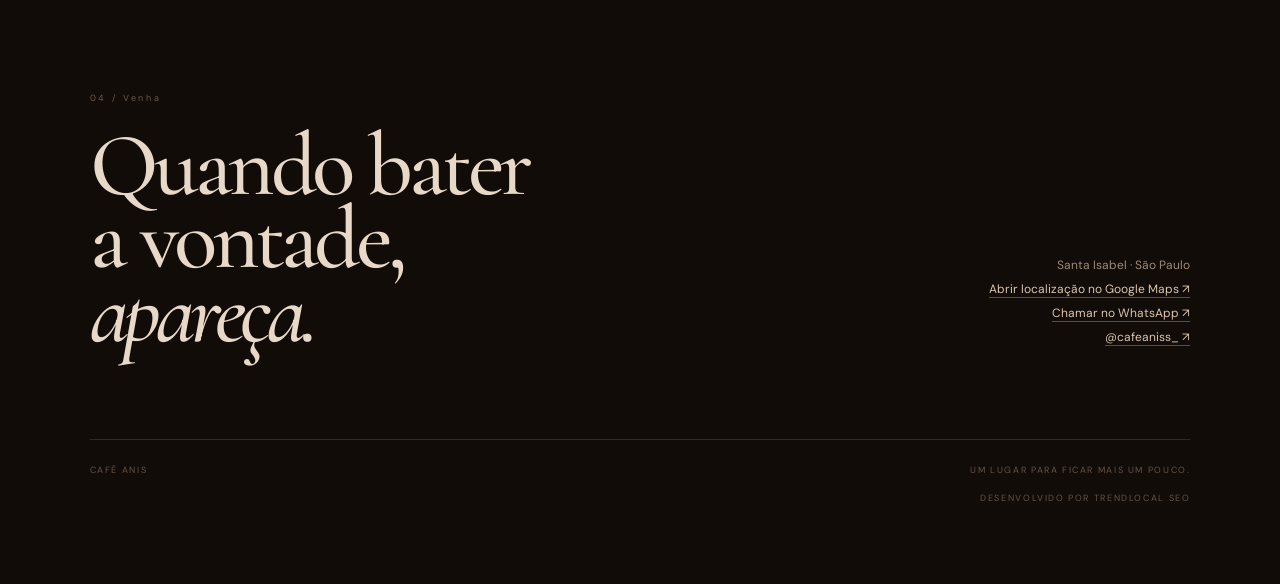
==== commit 426c181a: "assinatura do projeto" ====
--- a/index.html
+++ b/index.html
@@ -248,7 +248,7 @@
 .tour-bg{
  position:absolute;inset:0;
  background:url("tour-cafe-anis/assets/pano1.webp") center/cover no-repeat;
- filter:brightness(.52) saturate(.8); /* Leve ajuste mais claro no desktop */
+ filter:brightness(.52) saturate(.8);
  transform:scale(1.03);
 }
 .tour-portal::after{content:"";position:absolute;inset:0;background:radial-gradient(circle,transparent 30%,rgba(5,3,2,.55) 85%)}
@@ -269,7 +269,36 @@
 .contact h2{font:500 clamp(3.4rem,7vw,7rem)/.82 "Cormorant Garamond",serif;color:#e7d8c8;letter-spacing:-.05em}
 .contact-right{justify-self:end;text-align:right;color:#9e8a77;font-size:12px;line-height:2}
 .contact-right a{color:#dbc5ad;border-bottom:1px solid #634b39}
-.footer{margin-top:90px;padding-top:20px;border-top:1px solid var(--line);display:flex;justify-content:space-between;color:#655346;font-size:9px;letter-spacing:.18em;text-transform:uppercase}
+
+/* Rodapé na mesma cor do restante do footer (#655346) */
+.footer{
+  margin-top:90px;
+  padding-top:24px;
+  border-top:1px solid var(--line);
+  display:flex;
+  flex-direction:column;
+  gap:16px;
+  color:#655346;
+  font-size:9px;
+  letter-spacing:.18em;
+  text-transform:uppercase;
+}
+.footer-main{
+  display:flex;
+  justify-content:space-between;
+  align-items:center;
+  flex-wrap:wrap;
+  gap:16px;
+  width:100%;
+}
+.footer-credit{
+  align-self:flex-end;
+  color:#655346;
+  transition:.3s;
+}
+.footer-credit:hover{
+  color:var(--gold);
+}
 
 .whatsapp{
  position:fixed;z-index:30;right:24px;bottom:24px;width:54px;height:54px;border-radius:50%;
@@ -296,7 +325,6 @@
    display: none !important;
  }
 
- /* Clareia consideravelmente a foto do tour no smartphone */
  .tour-bg {
    filter: brightness(.50) saturate(.9) !important;
  }
@@ -314,7 +342,10 @@
  .quote{min-height:60vh}
  .tour-portal{min-height:70vh}
  .contact-right{justify-self:start;text-align:left;margin-top:30px}
- .footer{gap:20px;flex-direction:column}
+ 
+ .footer{gap:14px}
+ .footer-main{flex-direction:column;align-items:flex-start;gap:8px}
+ .footer-credit{align-self:flex-start}
 }
 @media(prefers-reduced-motion:reduce){
  *,*::before,*::after{animation-duration:.01ms!important;animation-iteration-count:1!important;scroll-behavior:auto!important;transition:none!important}
@@ -443,8 +474,13 @@
       <p><a href="https://www.instagram.com/cafeaniss_/" target="_blank">@cafeaniss_ ↗</a></p>
     </div>
   </div>
+  
   <footer class="footer">
-    <span>Café Anis</span><span>Um lugar para ficar mais um pouco.</span>
+    <div class="footer-main">
+      <span>Café Anis</span>
+      <span>Um lugar para ficar mais um pouco.</span>
+    </div>
+    <a href="https://trendlocalseo.com.br" target="_blank" rel="noopener" class="footer-credit">Desenvolvido por TrendLocal SEO</a>
   </footer>
 </section>
 
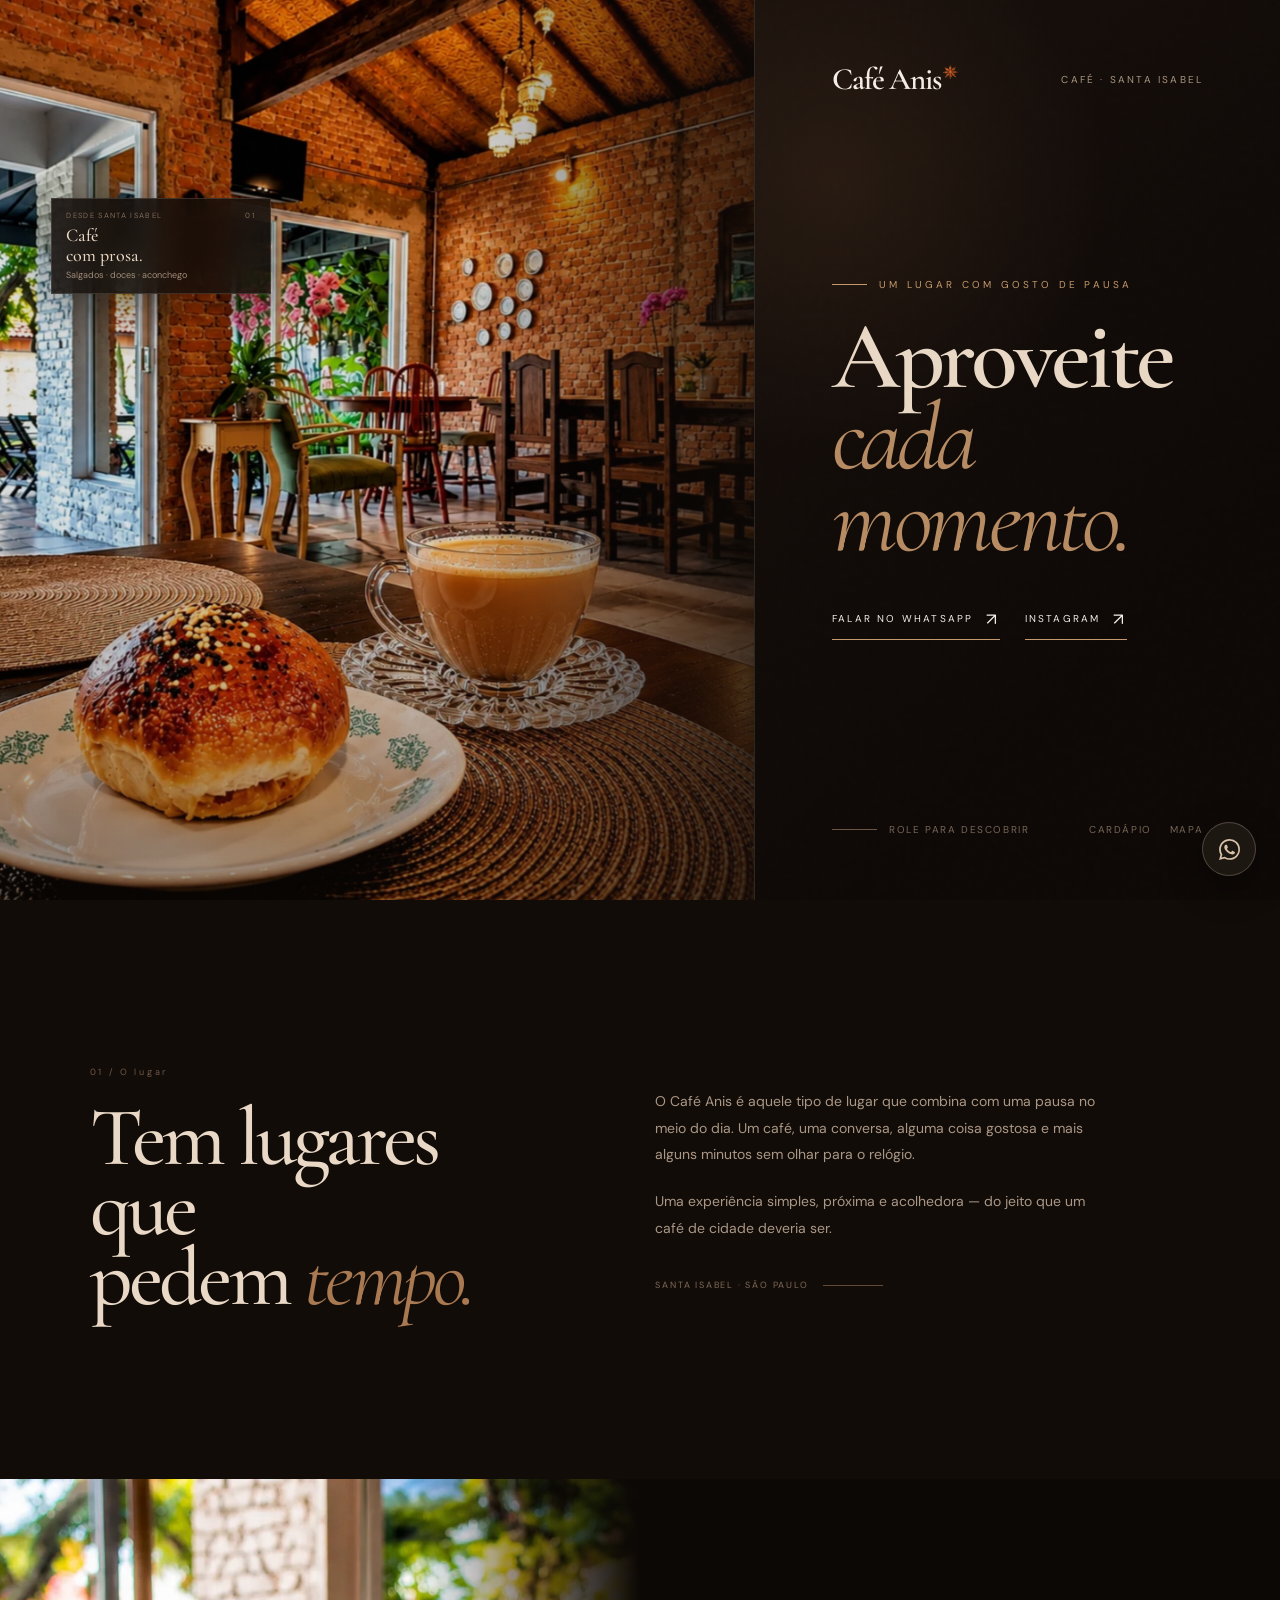
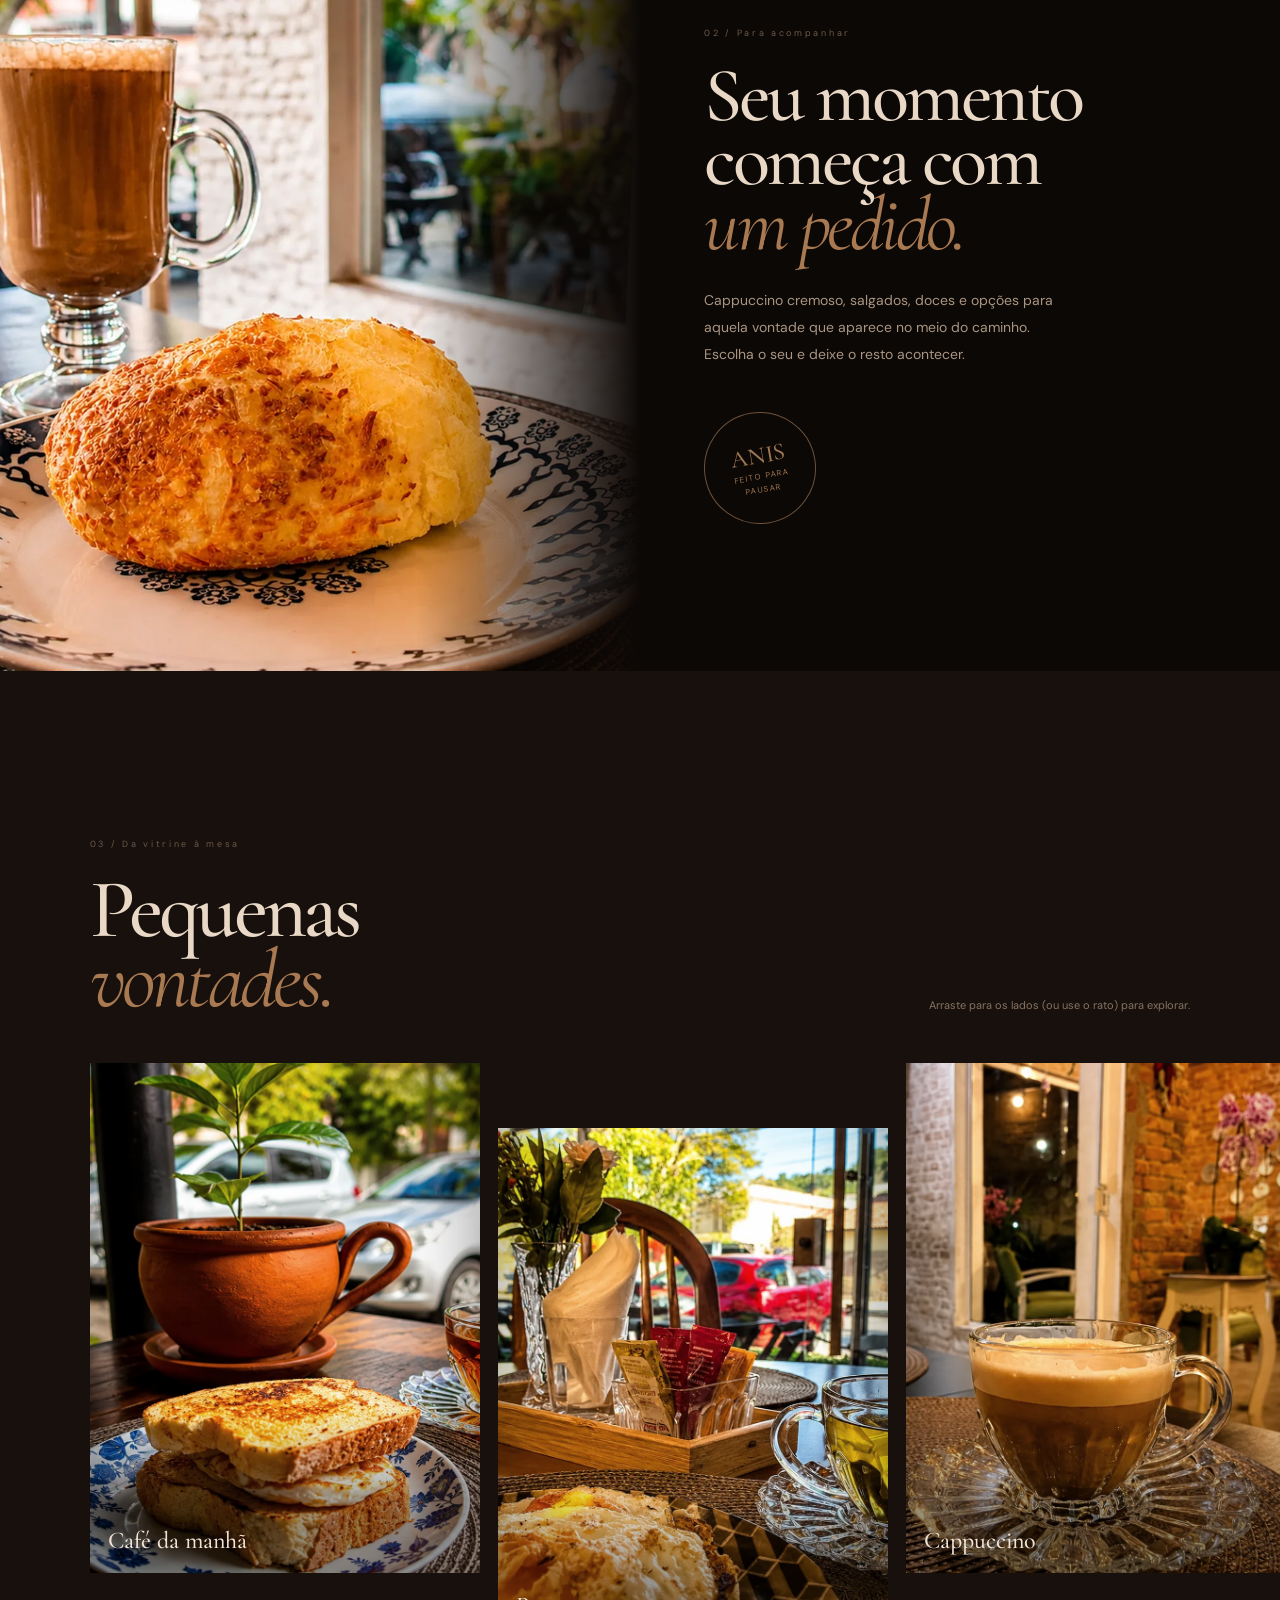
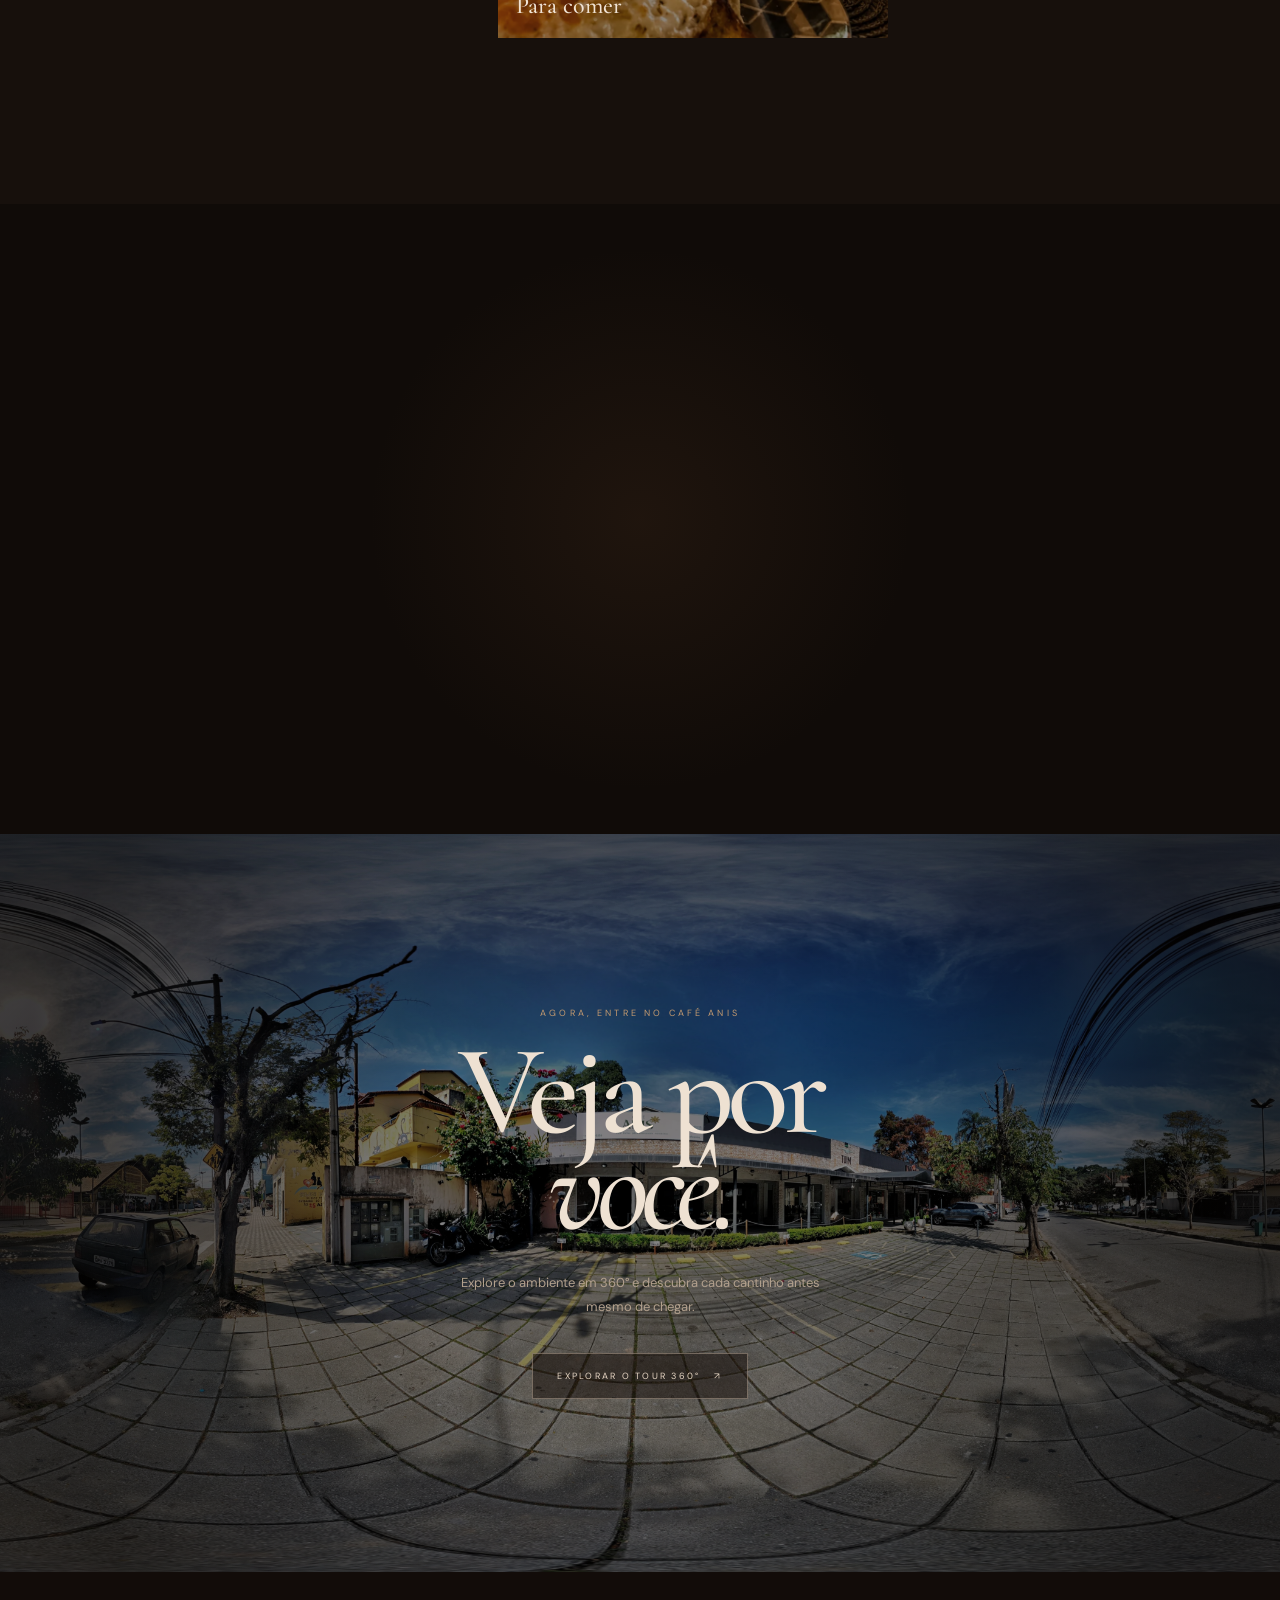
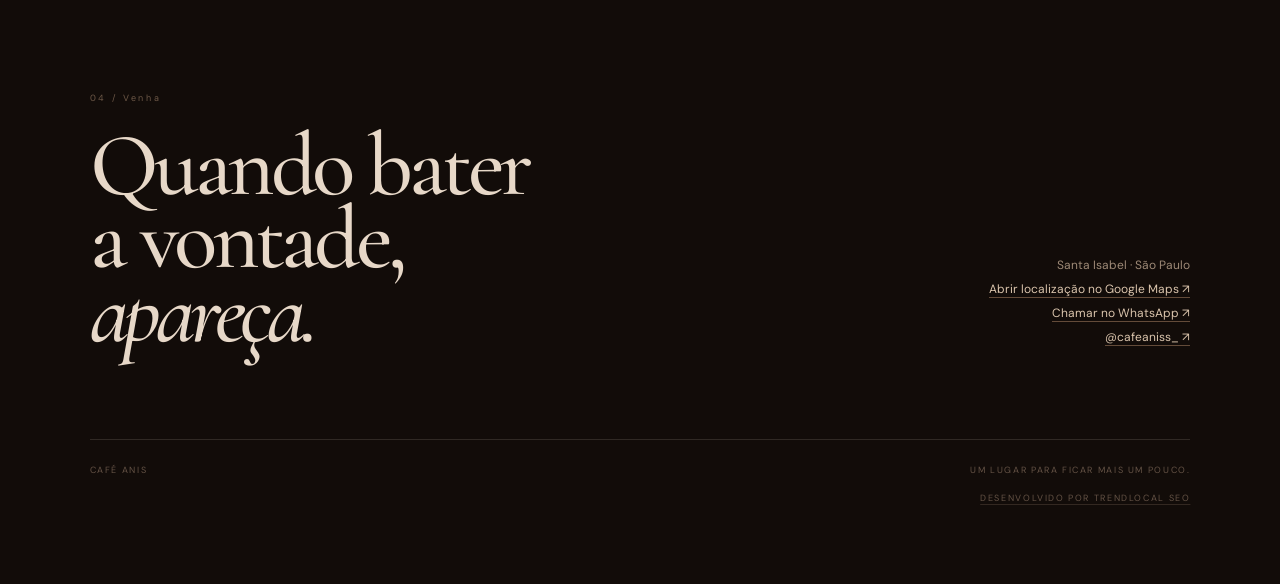
==== commit 4823fe5e: "assinatura mais visivel" ====
--- a/index.html
+++ b/index.html
@@ -294,10 +294,14 @@
 .footer-credit{
   align-self:flex-end;
   color:#655346;
+  text-decoration: underline;
+  text-decoration-color: rgba(101, 83, 70, 0.4);
+  text-underline-offset: 3px;
   transition:.3s;
 }
 .footer-credit:hover{
   color:var(--gold);
+  text-decoration-color: var(--gold);
 }
 
 .whatsapp{
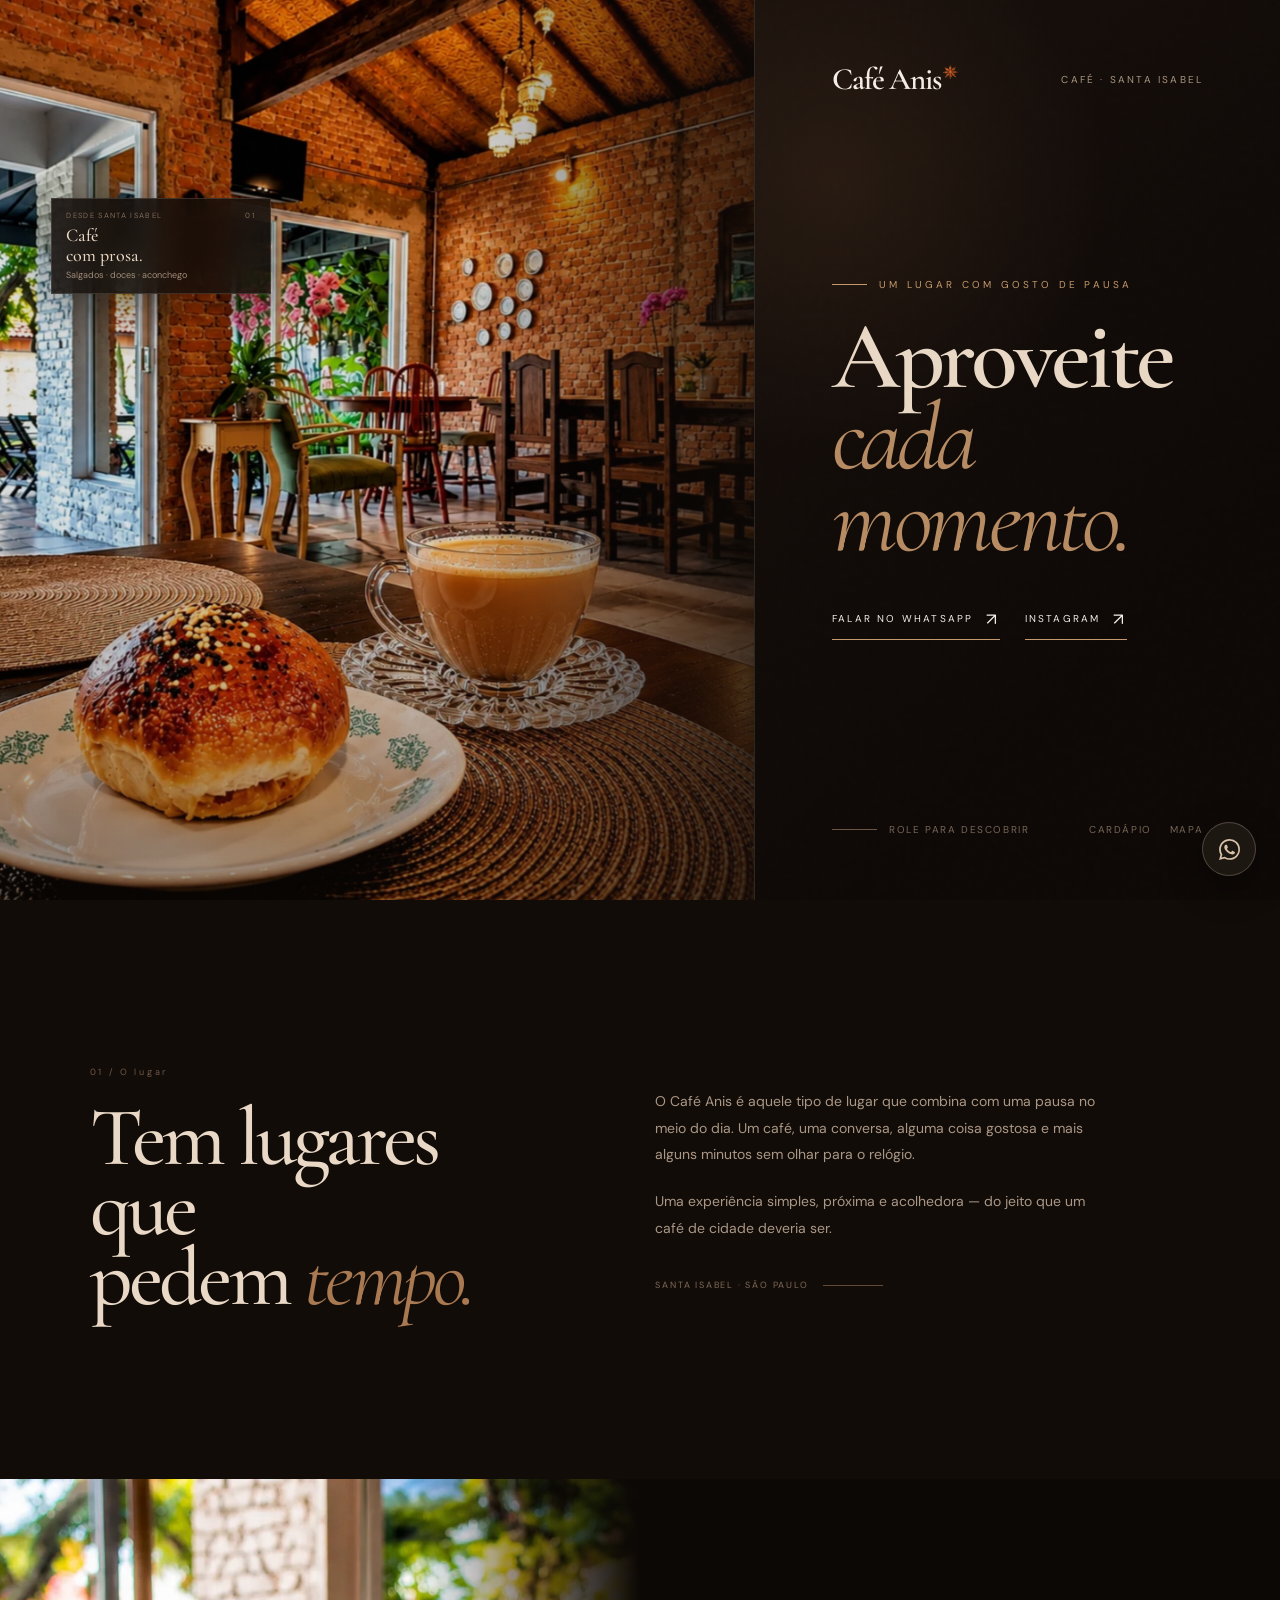
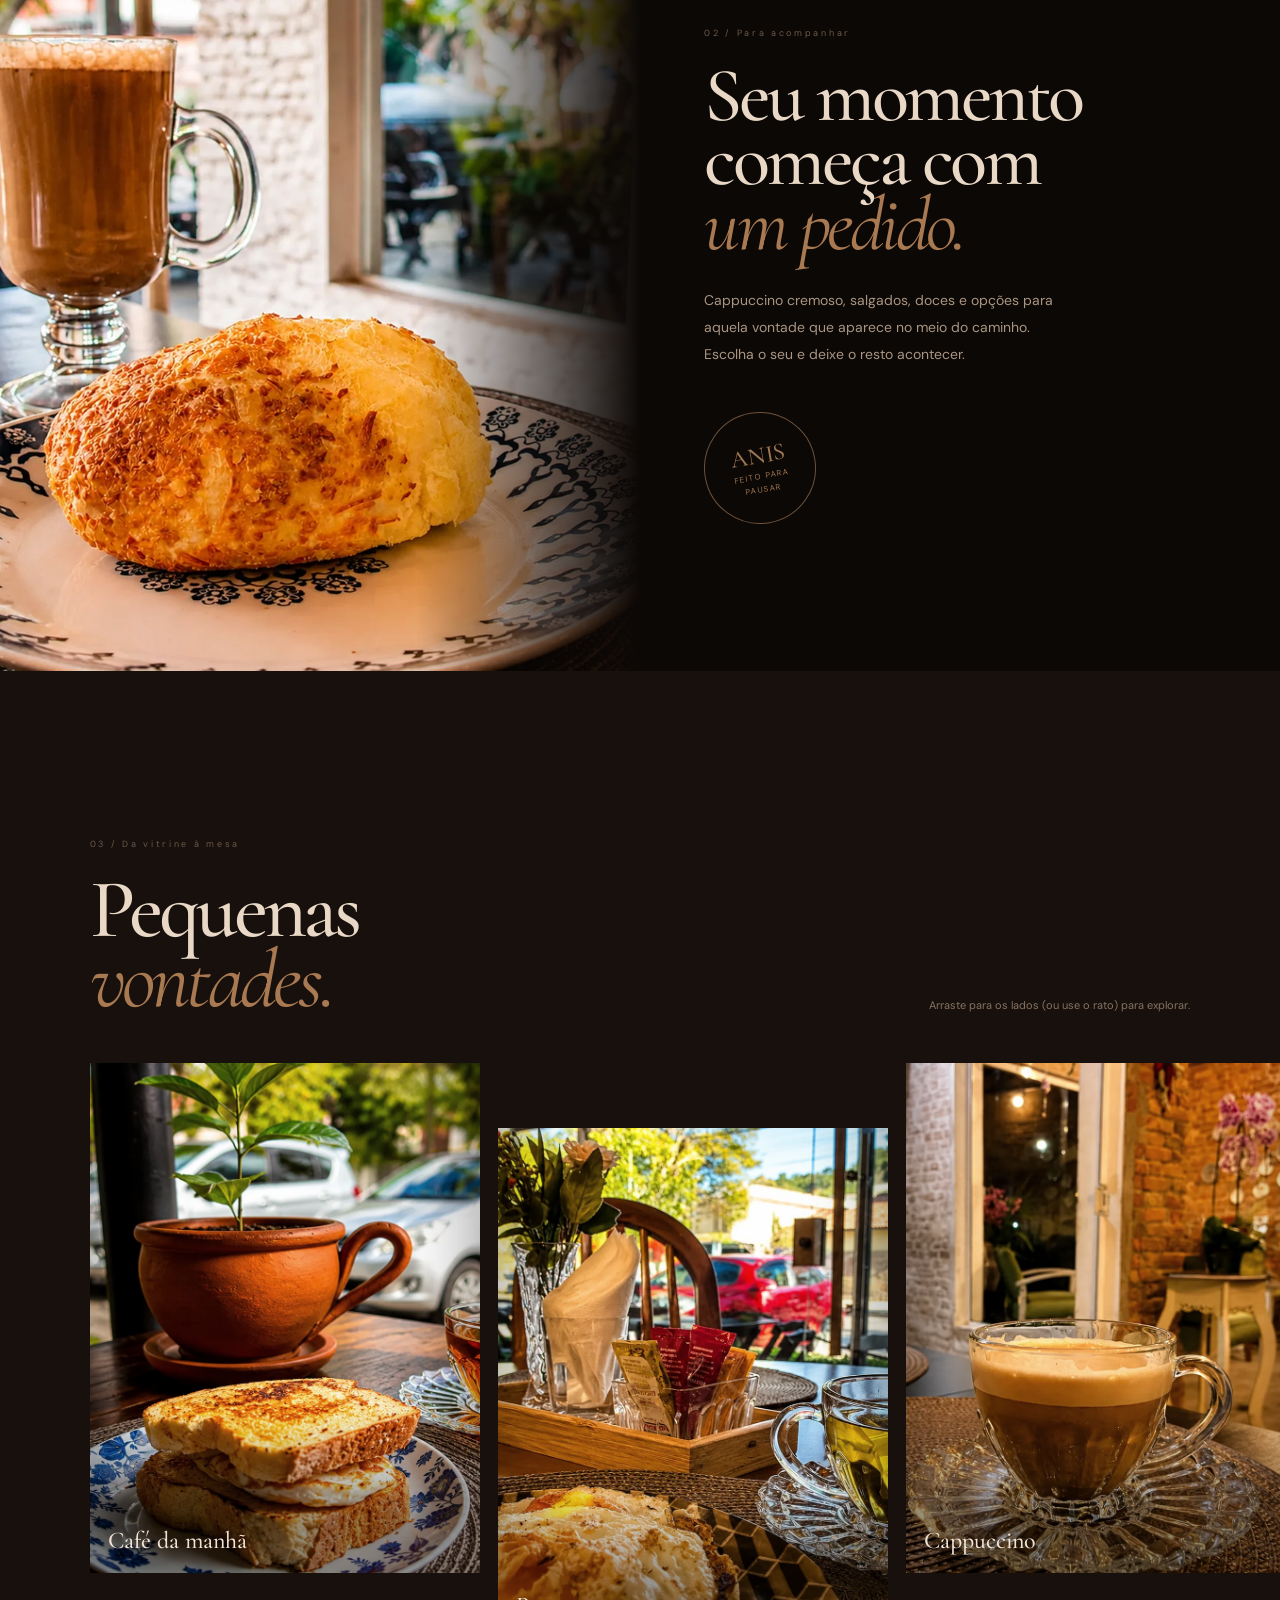
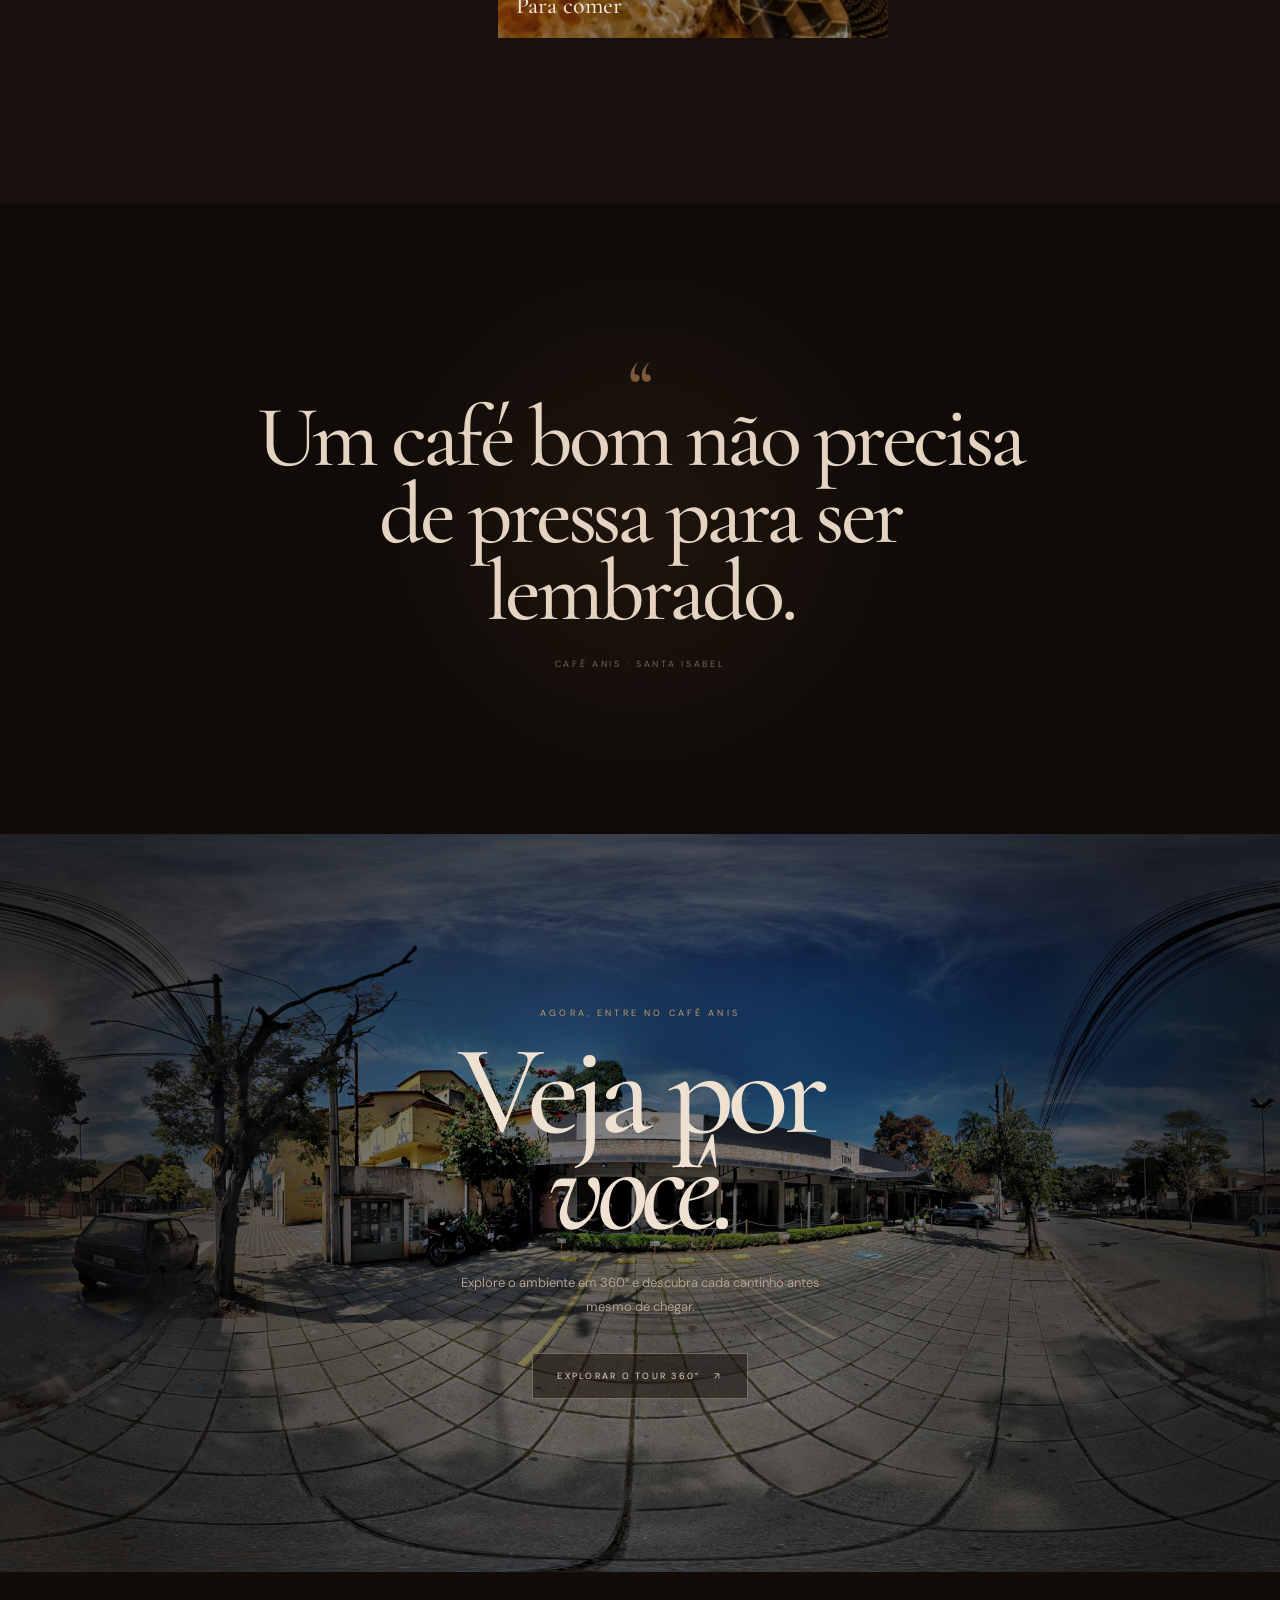
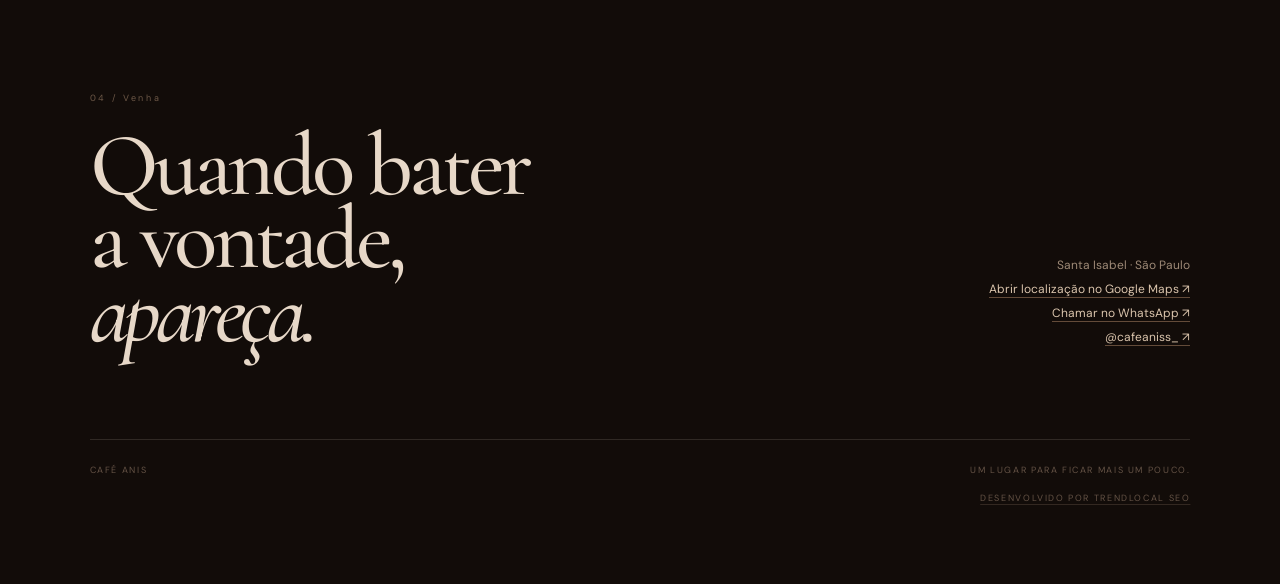
==== commit 09701bbc: "alteração mumero Whatss" ====
--- a/index.html
+++ b/index.html
@@ -386,7 +386,7 @@
       <div class="eyebrow">Um lugar com gosto de pausa</div>
       <h1>Aproveite<br><em>cada momento.</em></h1>
       <div class="hero-actions">
-        <a class="btn" href="https://wa.me/5511998499922" target="_blank">Falar no WhatsApp <span>↗</span></a>
+        <a class="btn" href="https://wa.me/5511939320355" target="_blank">Falar no WhatsApp <span>↗</span></a>
         <a class="btn" href="https://www.instagram.com/cafeaniss_/" target="_blank">Instagram <span>↗</span></a>
       </div>
     </div>
@@ -474,7 +474,7 @@
     <div class="contact-right">
       <p>Santa Isabel · São Paulo</p>
       <p><a href="https://maps.app.goo.gl/uoETFiui7nu99PqA6" target="_blank">Abrir localização no Google Maps ↗</a></p>
-      <p><a href="https://wa.me/5511998499922" target="_blank">Chamar no WhatsApp ↗</a></p>
+      <p><a href="https://wa.me/5511939320355" target="_blank">Chamar no WhatsApp ↗</a></p>
       <p><a href="https://www.instagram.com/cafeaniss_/" target="_blank">@cafeaniss_ ↗</a></p>
     </div>
   </div>
@@ -488,7 +488,7 @@
   </footer>
 </section>
 
-<a class="whatsapp" href="https://wa.me/5511998499922" target="_blank" aria-label="WhatsApp">
+<a class="whatsapp" href="https://wa.me/5511939320355" target="_blank" aria-label="WhatsApp">
 <svg viewBox="0 0 24 24"><path d="M20.5 3.5A11.9 11.9 0 0 0 12.04 0C5.46 0 .1 5.36.1 11.95c0 2.1.55 4.15 1.6 5.96L0 24l6.23-1.63a11.96 11.96 0 0 0 5.8 1.48h.01c6.58 0 11.95-5.36 11.95-11.95 0-3.19-1.24-6.19-3.49-8.4ZM12.04 21.9h-.01a9.93 9.93 0 0 1-5.06-1.39l-.36-.21-3.7.97.99-3.6-.23-.37a9.93 9.93 0 0 1-1.52-5.35c0-5.5 4.48-9.98 9.99-9.98 2.66 0 5.16 1.04 7.04 2.92a9.91 9.91 0 0 1 2.93 7.06c0 5.5-4.48 9.95-9.97 9.95Zm5.47-7.46c-.3-.15-1.77-.87-2.04-.97-.27-.1-.47-.15-.67.15-.2.3-.77.97-.95 1.17-.17.2-.35.22-.65.07-.3-.15-1.25-.46-2.38-1.46-.88-.78-1.47-1.74-1.64-2.04-.17-.3-.02-.46.13-.61.13-.13.3-.35.45-.52.15-.17.2-.3.3-.5.1-.2.05-.37-.02-.52-.07-.15-.67-1.62-.92-2.22-.24-.58-.49-.5-.67-.51h-.57c-.2 0-.52.07-.79.37-.27.3-1.04 1.02-1.04 2.49s1.07 2.89 1.22 3.09c.15.2 2.1 3.2 5.08 4.49.71.31 1.27.49 1.7.63.72.23 1.38.2 1.9.12.58-.09 1.77-.72 2.02-1.42.25-.7.25-1.3.17-1.42-.07-.12-.27-.2-.57-.35Z"/></svg>
 </a>
 
